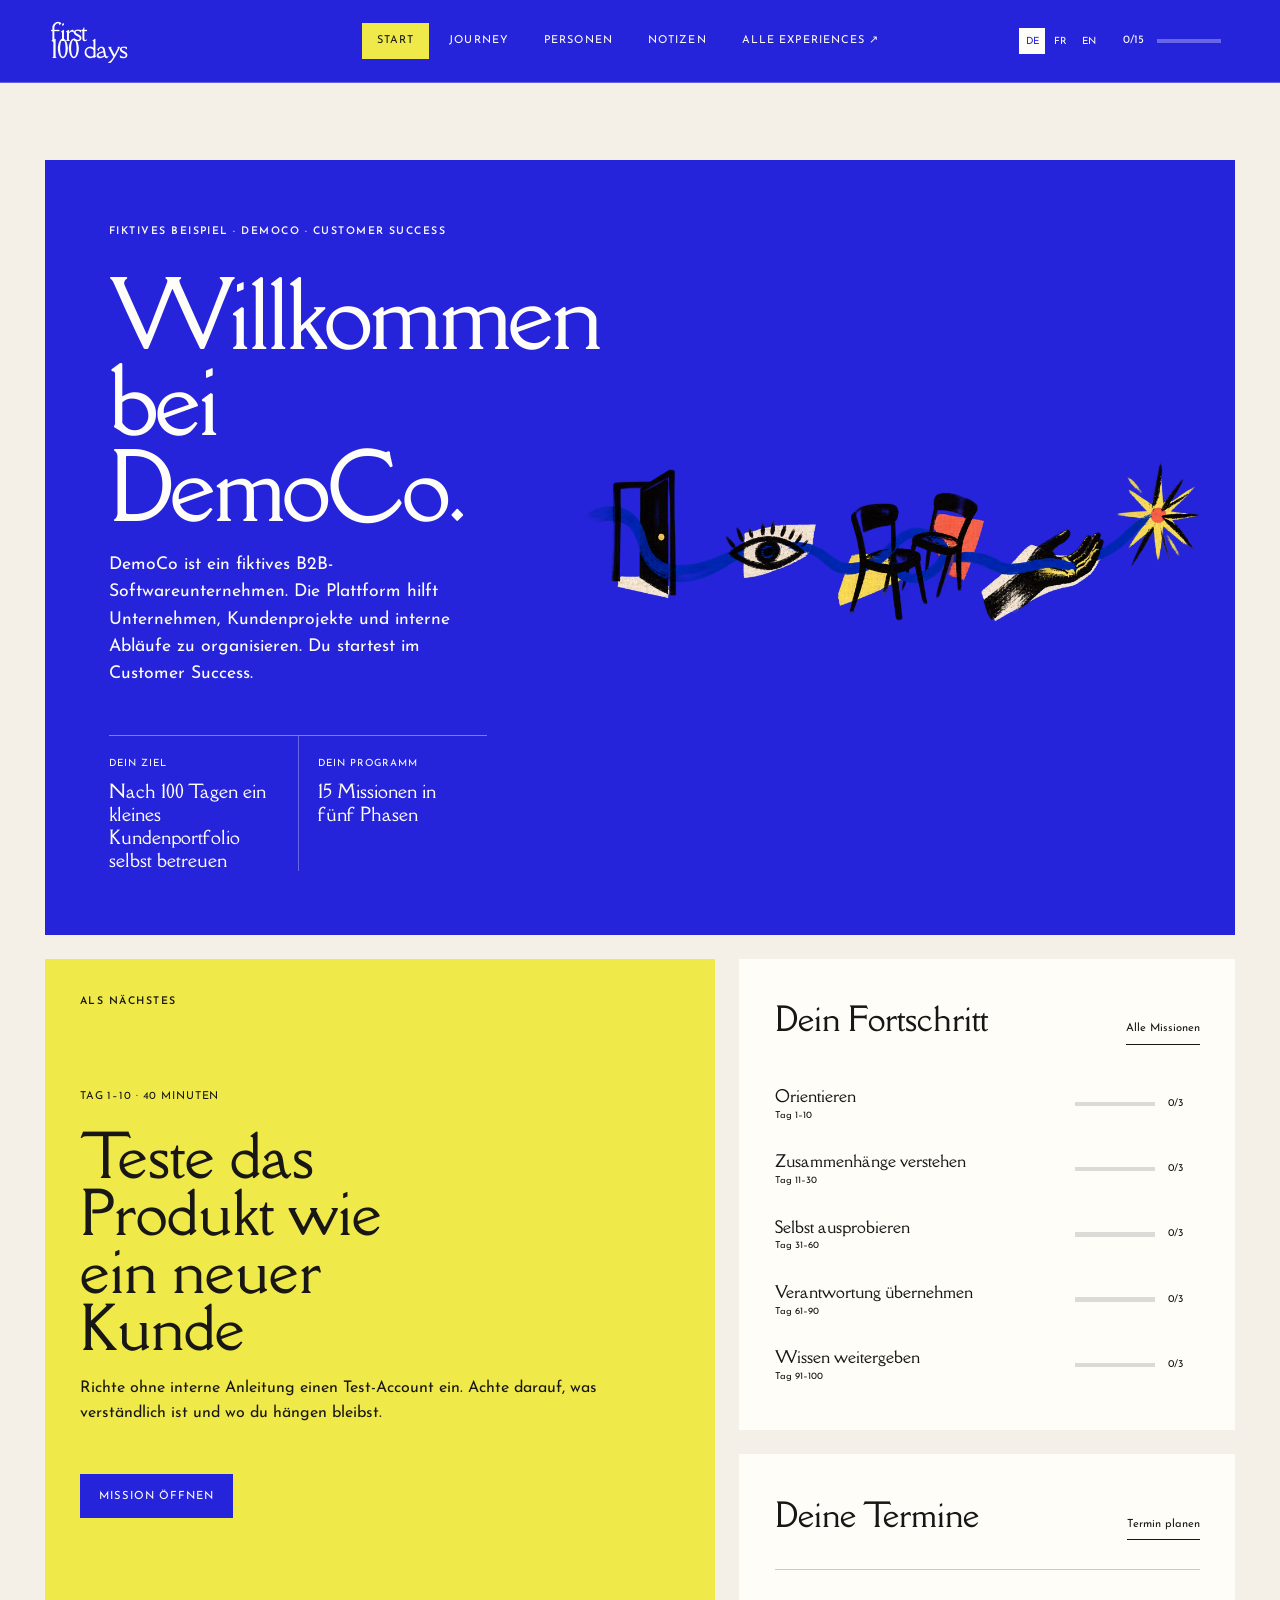
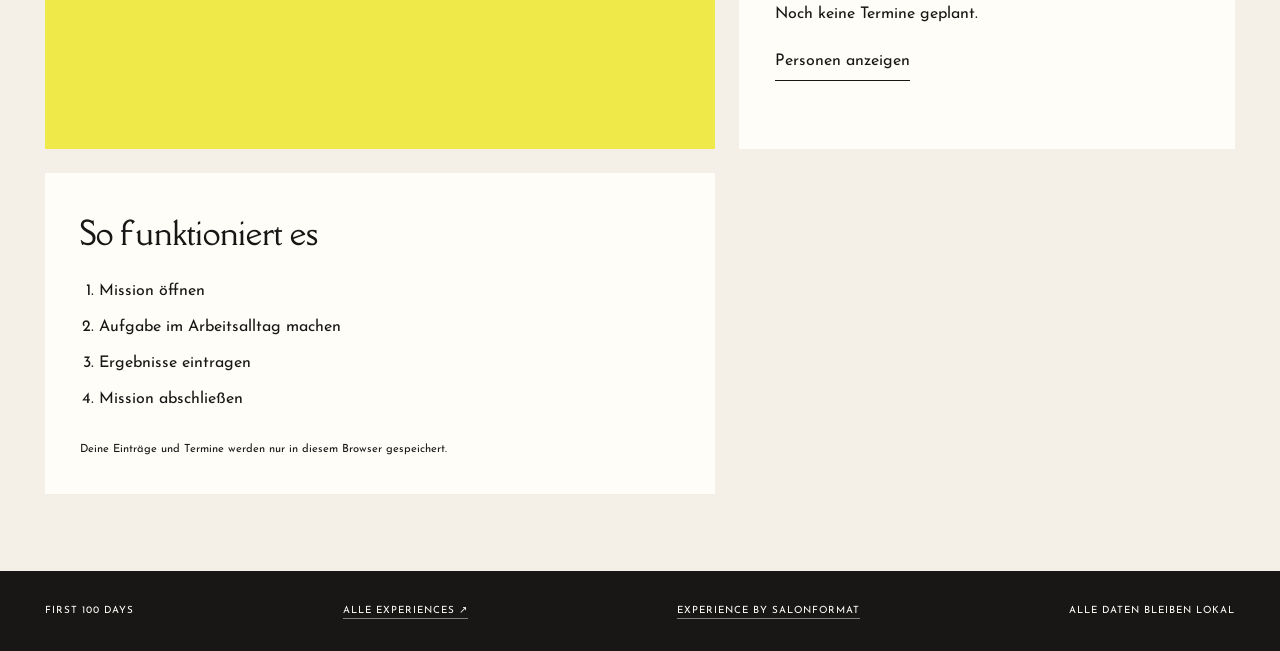
==== index.html @ 389f3a81 "Rebuild as multilingual onboarding app" ====
<!doctype html>
<html lang="de">
<head>
  <meta charset="UTF-8" />
  <meta name="viewport" content="width=device-width, initial-scale=1.0" />
  <meta name="theme-color" content="#2524db" />
  <meta name="description" content="First 100 Days – eine rollenbasierte Onboarding Experience von SALONFORMAT." />
  <title>First 100 Days — SALONFORMAT</title>
  <link rel="preconnect" href="https://fonts.googleapis.com">
  <link rel="preconnect" href="https://fonts.gstatic.com" crossorigin>
  <link href="https://fonts.googleapis.com/css2?family=Della+Respira&family=Josefin+Sans:ital,wght@0,300;0,400;0,500;0,600;1,400&display=swap" rel="stylesheet">
  <link rel="stylesheet" href="styles.css?v=4" />
</head>
<body class="app-body">
  <a class="skip-link" href="#main-content">Zum Inhalt</a>

  <header class="app-header">
    <button class="app-brand" type="button" data-route="dashboard" aria-label="Zur Startseite">
      <span>first</span><span>100 days</span>
    </button>
    <nav class="app-nav" aria-label="Hauptnavigation">
      <button type="button" data-route="dashboard" class="active">Start</button>
      <button type="button" data-route="journey">Journey</button>
      <button type="button" data-route="people">Personen</button>
      <button type="button" data-route="notes">Notizen</button>
      <a href="https://salonformat.com/#projects" target="_blank" rel="noreferrer">Alle Experiences ↗</a>
    </nav>
    <div class="header-tools">
      <div class="language-switch" aria-label="Sprache wählen"><button type="button" data-lang="de" class="active">DE</button><button type="button" data-lang="fr">FR</button><button type="button" data-lang="en">EN</button></div>
      <div class="header-progress" aria-label="Gesamtfortschritt"><span id="header-progress-text">0/15</span><span class="header-progress-track"><i id="header-progress-fill"></i></span></div>
    </div>
    <button class="mobile-menu" type="button" aria-expanded="false" aria-controls="mobile-navigation">Menü</button>
  </header>

  <main id="main-content" class="app-main">
    <section class="app-view active" id="view-dashboard" data-view="dashboard" aria-labelledby="dashboard-title">
      <div class="dashboard-intro">
        <div class="dashboard-copy">
          <p class="context-label">FIKTIVES BEISPIEL · DEMOCO · CUSTOMER SUCCESS</p>
          <h1 id="dashboard-title">Willkommen bei DemoCo.</h1>
          <p>DemoCo ist ein fiktives B2B-Softwareunternehmen. Die Plattform hilft Unternehmen, Kundenprojekte und interne Abläufe zu organisieren. Du startest im Customer Success.</p>
          <dl class="dashboard-facts">
            <div><dt>Dein Ziel</dt><dd>Nach 100 Tagen ein kleines Kundenportfolio selbst betreuen</dd></div>
            <div><dt>Dein Programm</dt><dd>15 Missionen in fünf Phasen</dd></div>
          </dl>
        </div>
        <div class="dashboard-art" aria-hidden="true"><img src="assets/journey-ink.png" alt="" /></div>
      </div>

      <div class="dashboard-grid">
        <article class="next-mission-panel">
          <p>ALS NÄCHSTES</p>
          <div id="dashboard-next-mission"></div>
        </article>
        <article class="progress-panel">
          <div class="panel-head"><h2>Dein Fortschritt</h2><button type="button" data-route="journey">Alle Missionen</button></div>
          <div class="phase-progress-list" id="dashboard-phase-progress"></div>
        </article>
        <article class="meetings-panel">
          <div class="panel-head"><h2>Deine Termine</h2><button type="button" data-route="people">Termin planen</button></div>
          <div id="dashboard-meetings"></div>
        </article>
        <article class="how-panel">
          <h2>So funktioniert es</h2>
          <ol>
            <li>Mission öffnen</li>
            <li>Aufgabe im Arbeitsalltag machen</li>
            <li>Ergebnisse eintragen</li>
            <li>Mission abschließen</li>
          </ol>
          <p>Deine Einträge und Termine werden nur in diesem Browser gespeichert.</p>
        </article>
      </div>
    </section>

    <section class="app-view" id="view-journey" data-view="journey" aria-labelledby="journey-title" hidden>
      <header class="view-head">
        <div><p>100 TAGE · 5 PHASEN</p><h1 id="journey-title">Deine Journey</h1></div>
        <p>Wähle eine Phase. Du siehst dann nur die drei Missionen, die zu dieser Phase gehören.</p>
      </header>
      <div class="journey-progress" id="journey-phase-tabs" role="tablist" aria-label="Journey-Phasen"></div>
      <div class="journey-phase-content">
        <header id="journey-phase-head"></header>
        <div class="journey-mission-list" id="journey-mission-list"></div>
      </div>
    </section>

    <section class="app-view" id="view-mission" data-view="mission" aria-label="Aktuelle Mission" hidden>
      <button class="back-link" type="button" data-route="journey">← Zur Journey</button>
      <article class="focused-mission" id="focused-mission"></article>
    </section>

    <section class="app-view" id="view-people" data-view="people" aria-labelledby="people-title" hidden>
      <header class="view-head">
        <div><p>DEIN NETZWERK</p><h1 id="people-title">Personen kennenlernen</h1></div>
        <p>Für einige Missionen brauchst du die Perspektive anderer Teams. Hier kannst du direkt einen Termin vormerken.</p>
      </header>
      <div class="people-directory" id="people-directory"></div>
    </section>

    <section class="app-view" id="view-notes" data-view="notes" aria-labelledby="notes-title" hidden>
      <header class="view-head">
        <div><p>PRIVAT · NUR AUF DIESEM GERÄT</p><h1 id="notes-title">Meine Notizen</h1></div>
        <p>Für zusätzliche Fragen und Beobachtungen. Die Eingabefelder der einzelnen Missionen findest du direkt in der jeweiligen Mission.</p>
      </header>
      <div class="notes-layout">
        <form id="journal-form" class="notes-form">
          <label for="journal-entry">Neue Notiz</label>
          <textarea id="journal-entry" rows="7" placeholder="Was möchtest du festhalten?"></textarea>
          <div><select id="journal-tag" aria-label="Notiz einordnen"><option value="Beobachtung">Beobachtung</option><option value="Frage">Frage</option><option value="Aha">Aha-Moment</option><option value="Später">Für später</option></select><button type="submit">Notiz speichern</button></div>
        </form>
        <div class="notes-list" id="journal-list" aria-live="polite"></div>
      </div>
    </section>
  </main>

  <dialog id="schedule-dialog" class="schedule-dialog">
    <button class="dialog-close" type="button" data-close-schedule aria-label="Dialog schließen">×</button>
    <p class="context-label">TERMIN PLANEN</p>
    <h2 id="schedule-person-title">Gespräch vereinbaren</h2>
    <p id="schedule-person-context"></p>
    <form id="schedule-form">
      <input type="hidden" id="schedule-person-id" />
      <label>Worum geht es?<select id="schedule-topic"></select></label>
      <div class="schedule-row">
        <label>Datum<input type="date" id="schedule-date" required /></label>
        <label>Uhrzeit<input type="time" id="schedule-time" required /></label>
      </div>
      <label>Dauer<select id="schedule-duration"><option value="20">20 Minuten</option><option value="30">30 Minuten</option><option value="45">45 Minuten</option><option value="60">60 Minuten</option></select></label>
      <label>Notiz <small>optional</small><textarea id="schedule-note" rows="3" placeholder="Was möchtest du besprechen?"></textarea></label>
      <p class="schedule-status" role="status"></p>
      <button class="primary-action" type="submit">Termin speichern</button>
    </form>
  </dialog>

  <dialog id="scheduled-dialog" class="scheduled-dialog">
    <button class="dialog-close" type="button" data-close-confirmation aria-label="Dialog schließen">×</button>
    <p class="context-label">TERMIN GESPEICHERT</p>
    <h2>Der Termin steht in deinem Dashboard.</h2>
    <p>Du kannst zusätzlich eine Kalenderdatei herunterladen und sie in Apple Calendar, Outlook oder Google Calendar öffnen.</p>
    <div><button type="button" class="primary-action" id="download-ics">Kalendereintrag herunterladen</button><button type="button" class="text-button" data-close-confirmation>Fertig</button></div>
  </dialog>

  <footer class="app-footer"><span>FIRST 100 DAYS</span><a href="https://salonformat.com/#projects" target="_blank" rel="noreferrer">Alle Experiences ↗</a><a href="https://salonformat.com" target="_blank" rel="noreferrer">Experience by SALONFORMAT</a><span>Alle Daten bleiben lokal</span></footer>
  <script src="locales.js?v=4"></script>
  <script src="app.js?v=4"></script>
</body>
</html>
---- styles.css ----
:root {
  --blue: #2524db;
  --ink: #181716;
  --paper: #f4f0e7;
  --yellow: #efe949;
  --coral: #ff5a4f;
  --white: #fffdf8;
  --line: rgba(24, 23, 22, 0.22);
  --display: "Della Respira", Georgia, serif;
  --sans: "Josefin Sans", Arial, sans-serif;
}

* { box-sizing: border-box; }
html { scroll-behavior: smooth; }
body {
  margin: 0;
  background: var(--paper);
  color: var(--ink);
  font-family: var(--sans);
  font-weight: 400;
  line-height: 1.55;
}

::selection { background: var(--yellow); color: var(--ink); }
a { color: inherit; text-underline-offset: 0.28em; }
button, textarea { font: inherit; }
button { color: inherit; }

.skip-link {
  position: fixed;
  z-index: 100;
  top: 1rem;
  left: 1rem;
  padding: .75rem 1rem;
  background: var(--yellow);
  transform: translateY(-180%);
}
.skip-link:focus { transform: translateY(0); }

.topbar {
  position: absolute;
  z-index: 10;
  inset: 0 0 auto;
  display: grid;
  grid-template-columns: 1fr auto 1fr;
  align-items: start;
  padding: 1.8rem 3.5vw;
  color: var(--white);
}

.wordmark { text-decoration: none; line-height: .75; width: max-content; }
.wordmark span { display: block; font-family: var(--display); font-size: 1.65rem; letter-spacing: -.04em; }
.topbar nav { display: flex; gap: 2.2rem; }
.topbar nav a, .sound-toggle {
  text-decoration: none;
  text-transform: uppercase;
  letter-spacing: .12em;
  font-size: .72rem;
  font-weight: 600;
}
.topbar nav a { border-bottom: 1px solid transparent; }
.topbar nav a:hover { border-color: currentColor; }
.sound-toggle { justify-self: end; border: 0; background: none; cursor: pointer; }
.sound-toggle span { display: inline-block; width: .55rem; height: .55rem; margin-right: .45rem; background: var(--coral); border-radius: 50%; }

.hero {
  min-height: 100svh;
  position: relative;
  overflow: hidden;
  display: grid;
  grid-template-columns: minmax(19rem, 38rem) 1fr;
  align-items: center;
  padding: 9rem 3.5vw 6rem;
  color: var(--white);
  background: var(--blue);
}
.hero::after {
  content: "";
  position: absolute;
  width: 12rem;
  height: 12rem;
  right: 12%;
  top: 13%;
  border: 1px solid rgba(255,255,255,.4);
  border-radius: 50%;
}
.hero-copy { position: relative; z-index: 2; align-self: center; }
.day-label { margin: 0 0 2rem; font-size: .72rem; font-weight: 600; letter-spacing: .16em; }
h1, h2, h3, p { margin-top: 0; }
h1 {
  margin-bottom: 1.6rem;
  max-width: 11ch;
  font-family: var(--display);
  font-size: clamp(3.7rem, 7.1vw, 7.2rem);
  font-weight: 400;
  line-height: .96;
  letter-spacing: -.04em;
}
.hero-intro { max-width: 32rem; font-size: 1.15rem; line-height: 1.6; }
.role-summary { display: grid; grid-template-columns: .8fr 1.35fr .9fr; max-width: 44rem; margin: 2.4rem 0 0; border-top: 1px solid rgba(255,255,255,.45); border-bottom: 1px solid rgba(255,255,255,.45); }
.role-summary div { padding: 1rem 1.2rem 1rem 0; }
.role-summary div + div { padding-left: 1.2rem; border-left: 1px solid rgba(255,255,255,.32); }
.role-summary dt { margin-bottom: .35rem; font-size: .6rem; text-transform: uppercase; letter-spacing: .1em; }
.role-summary dd { margin: 0; font-family: var(--display); font-size: 1rem; line-height: 1.25; }
.hero-actions { display: flex; align-items: center; gap: 1.7rem; margin-top: 2.6rem; }
.primary-action {
  display: inline-flex;
  border: 0;
  padding: 1rem 1.35rem .88rem;
  background: var(--yellow);
  color: var(--ink);
  text-decoration: none;
  text-transform: uppercase;
  letter-spacing: .09em;
  font-size: .75rem;
  font-weight: 600;
  cursor: pointer;
  transition: transform .25s ease-out, background .25s;
}
.primary-action:hover { transform: rotate(-1deg) translateY(-2px); background: var(--white); }
.text-action { border: 0; border-bottom: 1px solid currentColor; padding: .25rem 0; background: none; color: var(--white); cursor: pointer; }
.hero-art { position: absolute; z-index: 1; left: 26%; right: -4%; bottom: 4%; }
.hero-art img { display: block; width: 100%; max-height: 48vh; object-fit: contain; object-position: right bottom; filter: drop-shadow(0 1rem 2rem rgba(0,0,0,.08)); }
.hero-note { position: absolute; right: 3.5vw; bottom: 3rem; z-index: 2; text-align: right; font-size: .8rem; letter-spacing: .06em; }

.promise {
  display: flex;
  justify-content: center;
  align-items: center;
  gap: clamp(.7rem, 2vw, 2.5rem);
  padding: 2.2rem 3.5vw;
  background: var(--yellow);
  text-transform: uppercase;
  letter-spacing: .12em;
  font-size: clamp(.65rem, 1vw, .85rem);
  font-weight: 600;
}
.promise p { margin: 0; }

.start-guide { padding: 8rem 3.5vw; background: var(--paper); scroll-margin-top: 1rem; }
.start-guide > header { display: grid; grid-template-columns: 1fr .55fr; gap: 8vw; align-items: end; margin-bottom: 5rem; }
.start-guide > header h2 { max-width: 12ch; margin: 0; font-family: var(--display); font-size: clamp(3.2rem, 6vw, 6rem); font-weight: 400; line-height: 1; letter-spacing: -.035em; }
.start-guide > header p { max-width: 30rem; margin: 0; font-size: 1.05rem; }
.start-steps { display: grid; grid-template-columns: repeat(4, 1fr); margin: 0; padding: 0; border-top: 1px solid var(--ink); list-style: none; }
.start-steps li { min-height: 17rem; display: flex; flex-direction: column; justify-content: space-between; padding: 1.2rem 1.4rem 1.5rem 0; border-right: 1px solid var(--line); }
.start-steps li + li { padding-left: 1.4rem; }
.start-steps li:last-child { border-right: 0; }
.start-steps > li > span { font-size: .68rem; }
.start-steps h3 { margin-bottom: .8rem; font-family: var(--display); font-size: 1.65rem; font-weight: 400; line-height: 1.1; }
.start-steps p { margin: 0; font-size: .87rem; }
.first-mission-callout { display: grid; grid-template-columns: 1fr auto; gap: 2rem; align-items: center; margin-top: 2rem; padding: 2rem; background: var(--coral); }
.first-mission-callout p { margin-bottom: .7rem; font-size: .65rem; text-transform: uppercase; letter-spacing: .1em; }
.first-mission-callout h3 { margin: 0; font-family: var(--display); font-size: clamp(1.8rem, 3vw, 3.2rem); font-weight: 400; }

.journey { padding: 8rem 3.5vw; }
.section-heading { display: grid; grid-template-columns: 1.25fr .75fr; gap: 8vw; align-items: end; margin-bottom: 6rem; }
.section-heading h2, .support h2, .fresh-copy h2, .closing h2 {
  margin-bottom: 0;
  font-family: var(--display);
  font-size: clamp(3rem, 5.8vw, 6rem);
  font-weight: 400;
  line-height: 1.04;
  letter-spacing: -.035em;
}
.section-heading p { max-width: 33rem; margin: 0; font-size: 1.05rem; }

.timeline { display: grid; grid-template-columns: repeat(5, 1fr); border-top: 1px solid var(--ink); }
.phase {
  min-height: 12.5rem;
  display: flex;
  flex-direction: column;
  align-items: flex-start;
  padding: 1.3rem 1rem 1rem 0;
  border: 0;
  border-right: 1px solid var(--line);
  background: transparent;
  text-align: left;
  cursor: pointer;
  transition: background .2s, padding .2s;
}
.phase:last-child { border-right: 0; }
.phase:hover, .phase.active { padding-left: 1rem; background: var(--blue); color: var(--white); }
.phase-days { font-size: .68rem; letter-spacing: .12em; text-transform: uppercase; }
.phase strong { margin: auto 0 .4rem; font-family: var(--display); font-size: clamp(1.25rem, 2vw, 2rem); font-weight: 400; line-height: 1.05; }
.phase small { font-size: .72rem; }

.phase-detail {
  display: grid;
  grid-template-columns: 1fr 1fr;
  gap: 8vw;
  min-height: 25rem;
  padding: 4.5rem;
  background: var(--blue);
  color: var(--white);
}
.phase-index { font-size: .72rem; letter-spacing: .14em; }
.phase-detail h3 { max-width: 11ch; font-family: var(--display); font-size: clamp(2.5rem, 4vw, 4.5rem); font-weight: 400; line-height: 1.05; }
.phase-body { align-self: end; max-width: 35rem; font-size: 1.05rem; }
.phase-body ul { margin: 2rem 0 0; padding: 0; list-style: none; }
.phase-body li { padding: .8rem 0; border-top: 1px solid rgba(255,255,255,.35); }

.week { display: grid; grid-template-columns: .42fr 1fr; background: var(--ink); color: var(--white); }
.week-number {
  overflow: hidden;
  min-height: 55rem;
  display: flex;
  align-items: center;
  justify-content: center;
  color: var(--coral);
  font-family: var(--display);
  font-size: min(35vw, 34rem);
  line-height: .7;
  writing-mode: vertical-rl;
  transform: rotate(180deg);
}
.week-content { padding: 7rem 5vw 7rem 1rem; }
.week-meta { letter-spacing: .13em; font-size: .7rem; }
.week-content > h2 { max-width: 12ch; margin: 3rem 0 1.6rem; font-family: var(--display); font-size: clamp(3rem, 5.5vw, 5.5rem); font-weight: 400; line-height: 1.02; }
.week-content > p:not(.week-meta) { max-width: 42rem; font-size: 1.1rem; }
.mission-grid { display: grid; grid-template-columns: 1fr 1fr; gap: 2rem; margin-top: 5rem; }
.mission-instruction, .field-note { padding-top: 1.5rem; border-top: 1px solid rgba(255,255,255,.4); }
.mission-grid h3, .field-note label { font-family: var(--display); font-size: 1.8rem; font-weight: 400; }
.mission-instruction ol { padding: 0; list-style: none; }
.mission-instruction li { display: flex; gap: 1rem; padding: .8rem 0; border-bottom: 1px solid rgba(255,255,255,.14); }
.mission-instruction li span { min-width: 4rem; color: var(--yellow); font-size: .73rem; }
.field-note { display: flex; flex-direction: column; }
.field-note label { margin-bottom: .4rem; }
.field-note p { font-size: .85rem; }
.field-note textarea { resize: vertical; width: 100%; padding: 1rem; border: 1px solid rgba(255,255,255,.35); border-radius: 0; outline: 0; background: transparent; color: var(--white); }
.field-note textarea:focus { border-color: var(--yellow); box-shadow: 0 0 0 2px var(--yellow); }
.field-note textarea::placeholder { color: rgba(255,255,255,.55); }
.field-note button { align-self: flex-start; margin-top: 1rem; border: 0; border-bottom: 1px solid var(--yellow); padding: .35rem 0; background: none; color: var(--yellow); cursor: pointer; }
.save-state { min-height: 1.5rem; margin-top: .75rem; color: var(--yellow); }

.support { padding: 8rem 3.5vw; background: var(--coral); }
.support-title-wrap { display: grid; grid-template-columns: 1.1fr .5fr; align-items: end; gap: 10vw; }
.support-title-wrap p { margin-bottom: .6rem; }
.support-roles { display: grid; grid-template-columns: repeat(3, 1fr); margin-top: 6rem; border-top: 1px solid var(--ink); }
.support-roles article { min-height: 18rem; padding: 1.2rem 2rem 2rem 0; border-right: 1px solid rgba(24,23,22,.35); }
.support-roles article + article { padding-left: 2rem; }
.support-roles article:last-child { border: 0; }
.support-roles span { font-size: .68rem; letter-spacing: .12em; }
.support-roles h3 { margin: 6rem 0 1rem; font-family: var(--display); font-size: 2.2rem; font-weight: 400; }
.support-roles p { max-width: 18rem; }

.fresh-eyes { min-height: 52rem; display: grid; grid-template-columns: .9fr 1.1fr; align-items: center; padding: 7rem 3.5vw; }
.fresh-art { display: flex; justify-content: center; }
.fresh-art img { max-width: min(90%, 38rem); max-height: 42rem; object-fit: contain; }
.fresh-copy { padding-left: 4vw; }
.fresh-copy h2 { max-width: 13ch; font-size: clamp(3.2rem, 5.2vw, 5.5rem); }
.fresh-copy > p:not(.day-label):not(.privacy-note) { max-width: 39rem; margin-top: 2rem; font-size: 1.08rem; }
.fresh-copy blockquote { margin: 3rem 0; padding: 2rem 0; border-top: 1px solid; border-bottom: 1px solid; font-family: var(--display); font-size: clamp(1.5rem, 2.4vw, 2.4rem); line-height: 1.35; }
.privacy-note { max-width: 39rem; font-size: .78rem; letter-spacing: .02em; }

.closing { padding: 10rem 3.5vw; background: var(--yellow); text-align: center; }
.closing > p { letter-spacing: .14em; text-transform: uppercase; font-size: .7rem; }
.closing h2 { max-width: 17ch; margin: 2rem auto 3rem; }
.closing a { text-transform: uppercase; letter-spacing: .1em; font-size: .72rem; font-weight: 600; }

footer { display: flex; justify-content: space-between; gap: 2rem; padding: 2rem 3.5vw; background: var(--blue); color: var(--white); text-transform: uppercase; font-size: .62rem; letter-spacing: .12em; }

.journey-app { padding: 8rem 3.5vw; background: var(--paper); }
.journey-app-head { display: grid; grid-template-columns: 1.2fr .6fr; gap: 8vw; align-items: end; margin-bottom: 5rem; }
.journey-app-head h2 { max-width: 13ch; margin-bottom: 1.5rem; font-family: var(--display); font-size: clamp(3.4rem, 6vw, 6rem); font-weight: 400; line-height: 1; letter-spacing: -.035em; }
.journey-app-head > div > p { max-width: 42rem; font-size: 1.05rem; }
.overall-progress > div:first-child { display: flex; align-items: baseline; gap: .8rem; }
.overall-progress strong { font-family: var(--display); font-size: 4.5rem; font-weight: 400; line-height: .8; }
.overall-progress span { font-size: .8rem; text-transform: uppercase; letter-spacing: .1em; }
.overall-progress p { margin: 1rem 0 0; font-size: .72rem; }
.progress-track { width: 100%; height: .55rem; margin-top: 1.2rem; background: rgba(24,23,22,.14); }
.progress-track span { display: block; width: 0; height: 100%; background: var(--coral); transition: width .4s ease-out; }

.journey-shell { display: grid; grid-template-columns: minmax(20rem, .72fr) minmax(32rem, 1.28fr); align-items: start; border-top: 1px solid var(--ink); }
.mission-navigation { position: sticky; top: 0; max-height: 100vh; overflow-y: auto; border-right: 1px solid var(--ink); }
.phase-filter { border-bottom: 1px solid var(--ink); }
.phase-filter button { width: 100%; display: grid; grid-template-columns: 5.5rem 1fr auto; gap: 1rem; align-items: center; border: 0; border-bottom: 1px solid var(--line); padding: 1rem 1.2rem 1rem 0; background: transparent; text-align: left; cursor: pointer; }
.phase-filter button:last-child { border-bottom: 0; }
.phase-filter button:hover { background: var(--white); padding-left: .8rem; }
.phase-filter button[aria-selected="true"] { padding-left: .8rem; background: var(--blue); color: var(--white); }
.phase-filter button span, .phase-filter button small { font-size: .65rem; text-transform: uppercase; letter-spacing: .08em; }
.phase-filter button strong { font-family: var(--display); font-size: 1.15rem; font-weight: 400; }
.phase-filter button small { justify-self: end; }

.mission-list { background: var(--ink); color: var(--white); }
.mission-list-head { padding: 2rem 1.5rem 1.5rem; }
.mission-list-head span { color: var(--yellow); font-size: .65rem; text-transform: uppercase; letter-spacing: .1em; }
.mission-list-head h3 { margin: .45rem 0 0; font-family: var(--display); font-size: 2rem; font-weight: 400; }
.mission-link { width: 100%; display: grid; grid-template-columns: 2.5rem 1fr; gap: 1rem; border: 0; border-top: 1px solid rgba(255,255,255,.18); padding: 1.15rem 1.5rem; background: transparent; color: var(--white); text-align: left; cursor: pointer; }
.mission-link:hover, .mission-link.active { background: var(--yellow); color: var(--ink); }
.mission-status { display: grid; place-items: center; width: 2rem; height: 2rem; border: 1px solid currentColor; border-radius: 50%; font-size: .65rem; }
.mission-link strong, .mission-link small { display: block; }
.mission-link strong { margin-bottom: .25rem; font-family: var(--display); font-size: 1rem; font-weight: 400; line-height: 1.25; }
.mission-link small { font-size: .68rem; }

.mission-workspace { min-height: 70rem; background: var(--white); scroll-margin-top: 1rem; }
.mission-head { padding: 4.5rem clamp(2rem, 5vw, 5.5rem); background: var(--blue); color: var(--white); }
.mission-position { display: flex; flex-wrap: wrap; gap: .6rem 1.5rem; margin-bottom: 3.5rem; }
.mission-position span { font-size: .68rem; text-transform: uppercase; letter-spacing: .11em; }
.mission-head h2 { max-width: 12ch; margin-bottom: 1.5rem; font-family: var(--display); font-size: clamp(3rem, 5vw, 5.2rem); font-weight: 400; line-height: 1; letter-spacing: -.03em; }
.mission-head > p { max-width: 42rem; margin: 0; font-size: 1.08rem; }
.mission-steps { display: grid; grid-template-columns: .5fr 1fr; gap: 3rem; padding: 3.5rem clamp(2rem, 5vw, 5.5rem); background: var(--yellow); }
.mission-steps h3, .form-intro h3 { font-family: var(--display); font-size: 1.8rem; font-weight: 400; }
.mission-steps ol { margin: 0; padding: 0; list-style: none; counter-reset: steps; }
.mission-steps li { counter-increment: steps; display: grid; grid-template-columns: 2rem 1fr; gap: .8rem; padding: .8rem 0; border-top: 1px solid rgba(24,23,22,.3); }
.mission-steps li::before { content: counter(steps); font-size: .68rem; }

.mission-form { padding: 4.5rem clamp(2rem, 5vw, 5.5rem); }
.form-intro { margin-bottom: 3rem; }
.form-intro h3 { margin-bottom: .5rem; font-size: 2.4rem; }
.form-intro p { font-size: .8rem; }
.mission-field { display: block; margin-top: 2.2rem; }
.mission-field > span { display: block; margin-bottom: .7rem; font-family: var(--display); font-size: 1.4rem; }
.mission-field > span small { margin-left: .5rem; font-family: var(--sans); font-size: .6rem; text-transform: uppercase; letter-spacing: .08em; }
.mission-field textarea { width: 100%; min-height: 8rem; resize: vertical; border: 1px solid var(--ink); border-radius: 0; padding: 1rem; background: var(--paper); color: var(--ink); line-height: 1.5; }
.mission-field textarea:focus { outline: 2px solid var(--blue); outline-offset: 2px; background: var(--white); }
.mission-field textarea::placeholder { color: #66625c; }
.mission-form-status { min-height: 1.5rem; margin: 1rem 0 0; color: var(--blue); font-size: .78rem; }
.mission-actions { display: flex; justify-content: flex-end; gap: .8rem; margin-top: 1.2rem; padding-top: 1.5rem; border-top: 1px solid var(--line); }
.mission-actions button { border: 1px solid var(--ink); padding: .9rem 1.1rem .78rem; background: transparent; cursor: pointer; text-transform: uppercase; letter-spacing: .07em; font-size: .7rem; }
.mission-actions .complete-mission { border-color: var(--blue); background: var(--blue); color: var(--white); }
.mission-actions .complete-mission.is-complete { border-color: var(--ink); background: var(--yellow); color: var(--ink); }
.mission-next { display: flex; justify-content: space-between; padding: 1.5rem clamp(2rem, 5vw, 5.5rem) 4rem; }
.mission-next button { border: 0; border-bottom: 1px solid currentColor; padding: .35rem 0; background: transparent; cursor: pointer; }
.mission-loading { padding: 4rem; }

.my-space-trigger {
  position: fixed;
  z-index: 30;
  right: 1.5rem;
  bottom: 1.5rem;
  display: flex;
  align-items: center;
  gap: .75rem;
  padding: .75rem 1rem .72rem .75rem;
  border: 0;
  background: var(--white);
  box-shadow: .45rem .55rem 1.8rem rgba(24,23,22,.18);
  cursor: pointer;
  text-align: left;
}
.trigger-mark { width: 2.25rem; height: 2.25rem; background: var(--coral); border-radius: 52% 48% 38% 62% / 45% 38% 62% 55%; transform: rotate(12deg); }
.my-space-trigger strong, .my-space-trigger small { display: block; }
.my-space-trigger strong { font-family: var(--display); font-size: 1.05rem; font-weight: 400; }
.my-space-trigger small { font-size: .6rem; letter-spacing: .04em; }

.my-space {
  position: fixed;
  z-index: 50;
  inset: 0 0 0 auto;
  width: min(42rem, 100%);
  overflow-y: auto;
  padding: 2.4rem;
  background: var(--paper);
  box-shadow: -1rem 0 4rem rgba(24,23,22,.18);
  transform: translateX(105%);
  visibility: hidden;
  transition: transform .45s cubic-bezier(.2,.8,.2,1), visibility .45s;
}
.my-space.open { transform: translateX(0); visibility: visible; }
.space-backdrop { position: fixed; z-index: 40; inset: 0; background: rgba(24,23,22,.45); }
.space-backdrop:not([hidden]) { display: block; }
.space-head { display: flex; justify-content: space-between; gap: 2rem; }
.space-head p { margin-bottom: 1rem; font-size: .65rem; letter-spacing: .13em; }
.space-head h2 { max-width: 12ch; margin: 0; font-family: var(--display); font-size: clamp(2.5rem, 5vw, 4.6rem); font-weight: 400; line-height: 1; }
.space-close { align-self: start; border: 0; background: none; font-size: 2.3rem; line-height: 1; cursor: pointer; }
.space-panel { padding: 3rem 0 1rem; }
.space-prompt { max-width: 31rem; font-size: 1.05rem; }
.journal-form { margin-top: 2rem; }
.journal-form label { display: block; margin-bottom: .5rem; font-size: .68rem; text-transform: uppercase; letter-spacing: .1em; }
.journal-form textarea { width: 100%; padding: 1rem; border: 1px solid var(--ink); border-radius: 0; background: var(--white); color: var(--ink); resize: vertical; }
.journal-actions { display: flex; justify-content: space-between; gap: .7rem; margin-top: .7rem; }
.journal-actions select { border: 0; border-bottom: 1px solid var(--ink); padding: .6rem .2rem; background: transparent; }
.journal-actions button { border: 0; padding: .7rem 1rem .6rem; background: var(--blue); color: var(--white); cursor: pointer; }
.journal-list { display: grid; gap: .8rem; margin-top: 2rem; }
.journal-empty { padding: 2rem 0; border-top: 1px solid var(--line); color: rgba(24,23,22,.6); font-size: .85rem; }
.journal-note { position: relative; padding: 1rem 2.8rem 1rem 1rem; background: var(--white); }
.journal-note .note-meta { margin-bottom: .5rem; color: var(--blue); font-size: .62rem; text-transform: uppercase; letter-spacing: .09em; }
.journal-note p { margin: 0; white-space: pre-wrap; }
.journal-note button { position: absolute; top: .65rem; right: .65rem; border: 0; background: none; cursor: pointer; font-size: 1rem; }
.space-privacy { margin: 3rem 0 0; padding-top: 1rem; border-top: 1px solid var(--line); font-size: .68rem; }

dialog { max-width: 42rem; border: 0; padding: 4rem; background: var(--paper); color: var(--ink); box-shadow: .8rem 1rem 4rem rgba(0,0,0,.3); }
dialog::backdrop { background: rgba(37,36,219,.82); backdrop-filter: blur(4px); }
.dialog-close { position: absolute; top: 1rem; right: 1rem; border: 0; background: none; font-size: 2rem; cursor: pointer; }
.dialog-mark { margin-bottom: 2rem; color: var(--coral); font-family: var(--display); font-size: 5rem; line-height: .8; }
dialog h2 { font-family: var(--display); font-size: 2.7rem; font-weight: 400; line-height: 1.1; }
dialog .primary-action { margin-top: 1rem; background: var(--blue); color: var(--white); }

.focus-mode .hero::after, .focus-mode .hero-note, .focus-mode .promise { display: none; }
.focus-mode * { animation: none !important; transition: none !important; }

:focus-visible { outline: 2px solid var(--yellow); outline-offset: 4px; }

@media (max-width: 850px) {
  .topbar { grid-template-columns: 1fr auto; padding: 1.3rem 1.2rem; }
  .topbar nav { display: none; }
  .hero { min-height: 53rem; display: block; padding: 8rem 1.2rem 4rem; }
  .hero-copy { max-width: 36rem; }
  .hero-art { left: 2%; right: -22%; bottom: 6rem; opacity: .72; }
  .hero-art img { max-height: 27vh; }
  .hero-note { right: 1.2rem; bottom: 1.4rem; }
  .role-summary { grid-template-columns: 1fr; max-width: 32rem; }
  .role-summary div, .role-summary div + div { padding: .7rem 0; border-left: 0; border-top: 1px solid rgba(255,255,255,.24); }
  .role-summary div:first-child { border-top: 0; }
  .start-guide { padding: 5rem 1.2rem; }
  .start-guide > header { grid-template-columns: 1fr; gap: 2rem; margin-bottom: 3rem; }
  .start-steps { grid-template-columns: 1fr; }
  .start-steps li, .start-steps li + li { min-height: auto; display: grid; grid-template-columns: 2rem 1fr; gap: 1rem; padding: 1.2rem 0; border-right: 0; border-bottom: 1px solid var(--line); }
  .first-mission-callout { grid-template-columns: 1fr; padding: 1.4rem; }
  .first-mission-callout .primary-action { justify-self: start; }
  .section-heading, .phase-detail, .support-title-wrap, .fresh-eyes { grid-template-columns: 1fr; }
  .journey { padding: 5rem 1.2rem; }
  .section-heading { gap: 2rem; margin-bottom: 4rem; }
  .journey-app { padding: 5rem 1.2rem; }
  .journey-app-head { grid-template-columns: 1fr; gap: 3rem; margin-bottom: 3rem; }
  .journey-shell { grid-template-columns: 1fr; }
  .mission-navigation { position: static; max-height: none; border-right: 0; }
  .phase-filter { display: flex; gap: .5rem; overflow-x: auto; padding-bottom: .7rem; scroll-snap-type: x mandatory; }
  .phase-filter button { min-width: 15rem; grid-template-columns: 1fr auto; padding: .9rem; border: 1px solid var(--line); scroll-snap-align: start; }
  .phase-filter button span { grid-column: 1 / -1; }
  .phase-filter button:hover, .phase-filter button[aria-selected="true"] { padding-left: .9rem; }
  .mission-list { margin-bottom: 1rem; }
  .mission-head { padding: 3rem 1.3rem; }
  .mission-position { margin-bottom: 2.5rem; }
  .mission-steps { grid-template-columns: 1fr; gap: 1rem; padding: 2.5rem 1.3rem; }
  .mission-form { padding: 3rem 1.3rem; }
  .mission-actions { flex-direction: column; }
  .mission-actions button { width: 100%; }
  .mission-next { padding: 1rem 1.3rem 3rem; }
  .timeline { grid-template-columns: 1fr; border-top: 0; }
  .phase { min-height: auto; flex-direction: row; align-items: center; gap: 1rem; padding: 1rem 0; border-right: 0; border-top: 1px solid var(--ink); }
  .phase strong { margin: 0 auto 0 0; font-size: 1.35rem; }
  .phase:hover, .phase.active { padding-left: 1rem; }
  .phase-detail { min-height: 35rem; gap: 2rem; padding: 2.5rem 1.3rem; }
  .week { grid-template-columns: 1fr; }
  .week-number { min-height: auto; height: 13rem; justify-content: flex-start; padding-left: 1rem; font-size: 12rem; writing-mode: initial; transform: none; }
  .week-content { padding: 4rem 1.2rem; }
  .mission-grid { grid-template-columns: 1fr; }
  .support { padding: 5rem 1.2rem; }
  .support-title-wrap { gap: 2rem; }
  .support-roles { grid-template-columns: 1fr; }
  .support-roles article, .support-roles article + article { min-height: auto; padding: 1rem 0 2rem; border-right: 0; border-bottom: 1px solid rgba(24,23,22,.35); }
  .support-roles h3 { margin-top: 3rem; }
  .fresh-eyes { padding: 5rem 1.2rem; }
  .fresh-art img { max-height: 25rem; }
  .fresh-copy { padding: 2rem 0 0; }
  .closing { padding: 7rem 1.2rem; }
  footer { flex-direction: column; padding: 2rem 1.2rem; }
  dialog { width: calc(100% - 2rem); padding: 3rem 1.5rem; }
  .my-space-trigger { right: .8rem; bottom: .8rem; }
  .my-space { padding: 1.5rem 1.2rem; }
}

@media (prefers-reduced-motion: reduce) {
  html { scroll-behavior: auto; }
  *, *::before, *::after { scroll-behavior: auto !important; transition: none !important; }
}

/* App layout */
.app-body { min-height: 100vh; background: var(--paper); }
.app-header { position: sticky; z-index: 40; top: 0; height: 5.2rem; display: grid; grid-template-columns: 12rem 1fr auto; align-items: center; gap: 2rem; padding: 0 3.5vw; background: var(--blue); color: var(--white); border-bottom: 1px solid rgba(255,255,255,.28); }
.app-brand { width: max-content; border: 0; background: none; color: inherit; cursor: pointer; text-align: left; line-height: .7; }
.app-brand span { display: block; font-family: var(--display); font-size: 1.5rem; letter-spacing: -.04em; }
.app-nav { display: flex; justify-content: center; gap: .4rem; }
.app-nav button, .app-nav a { border: 0; padding: .65rem .9rem .55rem; background: transparent; color: inherit; text-decoration: none; text-transform: uppercase; letter-spacing: .1em; font-size: .68rem; cursor: pointer; }
.app-nav button.active { background: var(--yellow); color: var(--ink); }
.header-tools { display: flex; align-items: center; gap: 1.3rem; }
.language-switch { display: flex; gap: .15rem; }
.language-switch button { border: 0; padding: .35rem .4rem .28rem; background: transparent; color: var(--white); font-size: .62rem; cursor: pointer; }
.language-switch button.active { background: var(--white); color: var(--blue); }
.header-progress { display: flex; align-items: center; gap: .8rem; min-width: 7rem; font-size: .7rem; }
.header-progress-track { width: 4rem; height: .3rem; background: rgba(255,255,255,.3); }
.header-progress-track i { display: block; height: 100%; background: var(--yellow); }
.mobile-menu { display: none; }
.app-main { min-height: calc(100vh - 5.2rem); }
.app-view { padding: clamp(3rem, 6vw, 6.5rem) 3.5vw; }
.app-view[hidden] { display: none; }
.context-label, .view-head > div > p, .next-mission-panel > p { font-size: .66rem; font-weight: 600; letter-spacing: .14em; text-transform: uppercase; }

.dashboard-intro { min-height: 32rem; display: grid; grid-template-columns: minmax(25rem, .85fr) 1.15fr; overflow: hidden; background: var(--blue); color: var(--white); }
.dashboard-copy { position: relative; z-index: 2; padding: clamp(2.5rem, 5vw, 5rem); }
.dashboard-copy h1 { max-width: 9ch; margin: 2rem 0 1.3rem; font-size: clamp(4rem, 7vw, 7rem); }
.dashboard-copy > p:not(.context-label) { max-width: 34rem; font-size: 1.1rem; }
.dashboard-facts { display: grid; grid-template-columns: 1fr 1fr; margin: 3rem 0 0; border-top: 1px solid rgba(255,255,255,.4); }
.dashboard-facts div { padding: 1.2rem 1.2rem 0 0; }
.dashboard-facts div + div { padding-left: 1.2rem; border-left: 1px solid rgba(255,255,255,.3); }
.dashboard-facts dt { font-size: .62rem; text-transform: uppercase; letter-spacing: .1em; }
.dashboard-facts dd { margin: .5rem 0 0; font-family: var(--display); font-size: 1.15rem; line-height: 1.25; }
.dashboard-art { display: grid; place-items: center; min-width: 0; padding: 3rem 2rem; background: var(--blue); }
.dashboard-art img { width: 100%; max-height: 23rem; object-fit: contain; }

.dashboard-grid { display: grid; grid-template-columns: 1.15fr .85fr; margin-top: 1.5rem; gap: 1.5rem; }
.dashboard-grid > article { min-width: 0; padding: 2.2rem; background: var(--white); }
.next-mission-panel { grid-row: span 2; background: var(--yellow) !important; }
.next-mission-panel > p { margin-bottom: 4.5rem; }
.next-mission-panel span { font-size: .68rem; text-transform: uppercase; letter-spacing: .08em; }
.next-mission-panel h2 { max-width: 11ch; margin: 1.2rem 0; font-family: var(--display); font-size: clamp(2.8rem, 4.5vw, 5rem); font-weight: 400; line-height: 1; }
.next-mission-panel #dashboard-next-mission > p { max-width: 39rem; }
.next-mission-panel button, .panel-head button, .empty-state button { border: 0; border-bottom: 1px solid; padding: .4rem 0; background: none; cursor: pointer; }
.next-mission-panel #dashboard-next-mission > button { margin-top: 2rem; padding: .9rem 1.2rem .78rem; border: 0; background: var(--blue); color: var(--white); text-transform: uppercase; letter-spacing: .08em; font-size: .7rem; }
.panel-head { display: flex; justify-content: space-between; gap: 1rem; align-items: baseline; margin-bottom: 1.8rem; }
.panel-head h2, .how-panel h2 { margin: 0; font-family: var(--display); font-size: 2rem; font-weight: 400; }
.panel-head button { font-size: .7rem; }
.phase-progress-list { display: grid; gap: .3rem; }
.phase-progress-list button { display: grid; grid-template-columns: minmax(9rem, 1fr) 5rem 2rem; align-items: center; gap: .8rem; width: 100%; border: 0; padding: .65rem 0; background: none; text-align: left; cursor: pointer; }
.phase-progress-list strong, .phase-progress-list small { display: block; }
.phase-progress-list strong { font-family: var(--display); font-weight: 400; }
.phase-progress-list small { font-size: .6rem; }
.phase-progress-list i { height: .28rem; background: rgba(24,23,22,.15); }
.phase-progress-list b { display: block; height: 100%; background: var(--coral); }
.phase-progress-list em { font-size: .65rem; font-style: normal; }
.meeting-card { display: grid; grid-template-columns: 3.5rem 1fr auto; align-items: center; gap: 1rem; padding: .85rem 0; border-top: 1px solid var(--line); }
.meeting-card time { font-size: .62rem; text-transform: uppercase; }
.meeting-card time strong { display: block; margin-top: .15rem; font-family: var(--display); font-size: 1rem; font-weight: 400; }
.meeting-card h3, .meeting-card p { margin: 0; }
.meeting-card h3 { font-family: var(--display); font-size: 1rem; font-weight: 400; }
.meeting-card p { font-size: .68rem; }
.meeting-card button { width: 2rem; height: 2rem; border: 1px solid; border-radius: 50%; background: none; cursor: pointer; }
.empty-state { padding: 2rem 0; border-top: 1px solid var(--line); }
.how-panel ol { padding-left: 1.2rem; }
.how-panel li { padding: .35rem 0; }
.how-panel > p { margin: 1.5rem 0 0; font-size: .7rem; }

.view-head { display: grid; grid-template-columns: 1fr .55fr; gap: 8vw; align-items: end; max-width: 90rem; margin: 0 auto 5rem; }
.view-head h1 { margin: 1rem 0 0; font-size: clamp(4rem, 7vw, 7rem); }
.view-head > p { max-width: 31rem; margin: 0; font-size: 1.05rem; }
.journey-progress { max-width: 90rem; display: grid; grid-template-columns: repeat(5, 1fr); margin: auto; border-top: 1px solid var(--ink); border-bottom: 1px solid var(--ink); }
.journey-progress button { min-height: 8.5rem; display: flex; flex-direction: column; align-items: flex-start; border: 0; border-right: 1px solid var(--line); padding: 1rem; background: transparent; text-align: left; cursor: pointer; }
.journey-progress button:last-child { border-right: 0; }
.journey-progress button[aria-selected="true"] { background: var(--blue); color: var(--white); }
.journey-progress span, .journey-progress small { font-size: .62rem; text-transform: uppercase; letter-spacing: .08em; }
.journey-progress strong { margin: auto 0 .4rem; font-family: var(--display); font-size: 1.2rem; font-weight: 400; line-height: 1.1; }
.journey-phase-content { max-width: 90rem; display: grid; grid-template-columns: .42fr 1fr; margin: 2rem auto 0; background: var(--ink); color: var(--white); }
.journey-phase-content > header { padding: 2.5rem; }
.journey-phase-content > header p { color: var(--yellow); font-size: .65rem; text-transform: uppercase; letter-spacing: .1em; }
.journey-phase-content > header h2 { font-family: var(--display); font-size: clamp(2.5rem, 4vw, 4.5rem); font-weight: 400; line-height: 1; }
.journey-mission-list button { width: 100%; display: grid; grid-template-columns: 3rem 1fr auto; gap: 1.2rem; align-items: center; border: 0; border-bottom: 1px solid rgba(255,255,255,.25); padding: 1.7rem; background: transparent; color: var(--white); text-align: left; cursor: pointer; }
.journey-mission-list button:hover { background: var(--yellow); color: var(--ink); }
.journey-mission-list button.done > span { background: var(--yellow); color: var(--ink); }
.journey-mission-list button > span { display: grid; place-items: center; width: 2.5rem; height: 2.5rem; border: 1px solid; border-radius: 50%; font-size: .65rem; }
.journey-mission-list h3 { margin: 0 0 .5rem; font-family: var(--display); font-size: 1.6rem; font-weight: 400; }
.journey-mission-list p { max-width: 45rem; margin: 0 0 .6rem; font-size: .8rem; }
.journey-mission-list small { font-size: .65rem; }
.journey-mission-list b { font-size: .68rem; font-weight: 400; }

.back-link { margin-bottom: 1.5rem; border: 0; border-bottom: 1px solid; padding: .3rem 0; background: none; cursor: pointer; }
.focused-mission { max-width: 72rem; margin: auto; background: var(--white); }
.focused-mission > header { padding: clamp(2.5rem, 6vw, 6rem); background: var(--blue); color: var(--white); }
.focused-mission > header > div { display: flex; flex-wrap: wrap; gap: 1rem 2rem; font-size: .65rem; text-transform: uppercase; letter-spacing: .1em; }
.focused-mission > header h1 { max-width: 12ch; margin: 3rem 0 1.5rem; font-size: clamp(3.5rem, 7vw, 6rem); }
.focused-mission > header p { max-width: 43rem; margin: 0; font-size: 1.05rem; }
.focused-steps { display: grid; grid-template-columns: .55fr 1fr; gap: 3rem; padding: 3rem clamp(2rem, 6vw, 6rem); background: var(--yellow); }
.focused-steps h2, .mission-form-title h2 { font-family: var(--display); font-size: 2rem; font-weight: 400; }
.focused-steps ol { margin: 0; padding-left: 1.2rem; }
.focused-steps li { padding: .55rem 0; }
#mission-form { padding: 4rem clamp(2rem, 6vw, 6rem); }
.mission-form-title { margin-bottom: 2.5rem; }
.mission-form-title h2 { margin-bottom: .5rem; font-size: 2.7rem; }
.mission-form-title p { font-size: .75rem; }
#mission-form label { display: block; margin-top: 2rem; }
#mission-form label > span { display: block; margin-bottom: .65rem; font-family: var(--display); font-size: 1.3rem; }
#mission-form textarea { width: 100%; padding: 1rem; border: 1px solid var(--ink); border-radius: 0; background: var(--paper); color: var(--ink); resize: vertical; }
.form-status { min-height: 1.4rem; color: var(--blue); font-size: .75rem; }
.form-actions { display: flex; justify-content: flex-end; gap: 1rem; padding-top: 1rem; border-top: 1px solid var(--line); }
.form-actions > button:first-child { border: 1px solid var(--ink); padding: .8rem 1rem; background: transparent; cursor: pointer; }

.people-directory { max-width: 90rem; margin: auto; border-top: 1px solid var(--ink); }
.people-directory article { display: grid; grid-template-columns: 3rem 4.5rem 1fr auto; gap: 2rem; align-items: center; padding: 1.6rem 0; border-bottom: 1px solid var(--line); }
.person-number { font-size: .65rem; }
.person-avatar { display: grid; place-items: center; width: 4.5rem; height: 4.5rem; border-radius: 48% 52% 45% 55%; background: var(--coral); font-family: var(--display); font-size: 1.3rem; }
.people-directory article:nth-child(even) .person-avatar { background: var(--yellow); }
.people-directory h2, .people-directory h3, .people-directory p { margin: 0; }
.people-directory h2 { font-family: var(--display); font-size: 1.8rem; font-weight: 400; }
.people-directory h3 { margin: .15rem 0 .4rem; font-size: .68rem; text-transform: uppercase; letter-spacing: .08em; }
.people-directory p { font-size: .85rem; }
.people-directory button { border: 0; padding: .8rem 1rem .7rem; background: var(--blue); color: var(--white); cursor: pointer; }

.notes-layout { max-width: 90rem; display: grid; grid-template-columns: .8fr 1.2fr; gap: 5vw; margin: auto; }
.notes-form label { display: block; margin-bottom: .7rem; font-family: var(--display); font-size: 1.5rem; }
.notes-form textarea { width: 100%; padding: 1rem; border: 1px solid var(--ink); background: var(--white); resize: vertical; }
.notes-form > div { display: flex; justify-content: space-between; gap: 1rem; margin-top: .8rem; }
.notes-form select { border: 0; border-bottom: 1px solid; background: transparent; }
.notes-form button { border: 0; padding: .8rem 1rem; background: var(--blue); color: var(--white); cursor: pointer; }
.notes-list { display: grid; gap: .8rem; }
.notes-list article { position: relative; padding: 1.5rem 4rem 1.5rem 1.5rem; background: var(--white); }
.notes-list article > p { margin-bottom: .7rem; color: var(--blue); font-size: .62rem; text-transform: uppercase; letter-spacing: .08em; }
.notes-list article h2 { margin: 0; font-family: var(--display); font-size: 1.3rem; font-weight: 400; white-space: pre-wrap; }
.notes-list article button { position: absolute; top: 1.3rem; right: 1.3rem; border: 0; border-bottom: 1px solid; background: none; font-size: .65rem; cursor: pointer; }

.schedule-dialog, .scheduled-dialog { width: min(40rem, calc(100% - 2rem)); border: 0; padding: 3.5rem; background: var(--paper); color: var(--ink); }
.schedule-dialog::backdrop, .scheduled-dialog::backdrop { background: rgba(37,36,219,.82); }
.schedule-dialog h2, .scheduled-dialog h2 { font-family: var(--display); font-size: 2.7rem; font-weight: 400; line-height: 1.1; }
.schedule-dialog label { display: block; margin-top: 1.2rem; font-size: .68rem; text-transform: uppercase; letter-spacing: .08em; }
.schedule-dialog input, .schedule-dialog select, .schedule-dialog textarea { width: 100%; margin-top: .4rem; padding: .8rem; border: 1px solid var(--ink); border-radius: 0; background: var(--white); }
.schedule-row { display: grid; grid-template-columns: 1fr 1fr; gap: 1rem; }
.schedule-status { min-height: 1.2rem; color: var(--coral); font-size: .75rem; }
.scheduled-dialog > div { display: flex; align-items: center; gap: 1rem; margin-top: 2rem; }
.text-button { border: 0; border-bottom: 1px solid; background: transparent; cursor: pointer; }
.app-footer { display: flex; justify-content: space-between; gap: 2rem; padding: 2rem 3.5vw; background: var(--ink); color: var(--white); font-size: .62rem; text-transform: uppercase; letter-spacing: .1em; }
.app-footer a { color: inherit; text-decoration: none; border-bottom: 1px solid rgba(255,255,255,.45); }

@media (max-width: 850px) {
  .app-header { height: auto; min-height: 4.5rem; grid-template-columns: 1fr auto; padding: .8rem 1rem; }
  .app-nav { grid-column: 1 / -1; order: 3; justify-content: flex-start; overflow-x: auto; padding-top: .5rem; border-top: 1px solid rgba(255,255,255,.3); }
  .app-nav button { white-space: nowrap; }
  .header-tools { justify-self: end; gap: .6rem; }
  .header-progress-track { display: none; }
  .app-view { padding: 2rem 1rem 4rem; }
  .dashboard-intro { grid-template-columns: 1fr; }
  .dashboard-copy { padding: 2rem 1.3rem; }
  .dashboard-copy h1 { font-size: 4rem; }
  .dashboard-facts { grid-template-columns: 1fr; }
  .dashboard-facts div + div { padding-left: 0; border-left: 0; border-top: 1px solid rgba(255,255,255,.3); }
  .dashboard-art { padding: 1rem; }
  .dashboard-art img { max-height: 11rem; }
  .dashboard-grid { grid-template-columns: 1fr; }
  .next-mission-panel { grid-row: auto; }
  .next-mission-panel > p { margin-bottom: 2rem; }
  .view-head { grid-template-columns: 1fr; gap: 1.5rem; margin-bottom: 3rem; }
  .view-head h1 { font-size: 4rem; }
  .journey-progress { display: flex; overflow-x: auto; }
  .journey-progress button { min-width: 12rem; }
  .journey-phase-content { grid-template-columns: 1fr; }
  .journey-mission-list button { grid-template-columns: 2.5rem 1fr; }
  .journey-mission-list button > b { grid-column: 2; }
  .focused-steps { grid-template-columns: 1fr; }
  .form-actions { flex-direction: column; }
  .people-directory article { grid-template-columns: 3rem 1fr; gap: 1rem; }
  .person-number { display: none; }
  .people-directory article > button { grid-column: 2; justify-self: start; }
  .notes-layout { grid-template-columns: 1fr; }
  .schedule-dialog, .scheduled-dialog { padding: 3rem 1.2rem; }
  .schedule-row { grid-template-columns: 1fr; }
  .app-footer { flex-direction: column; }
}
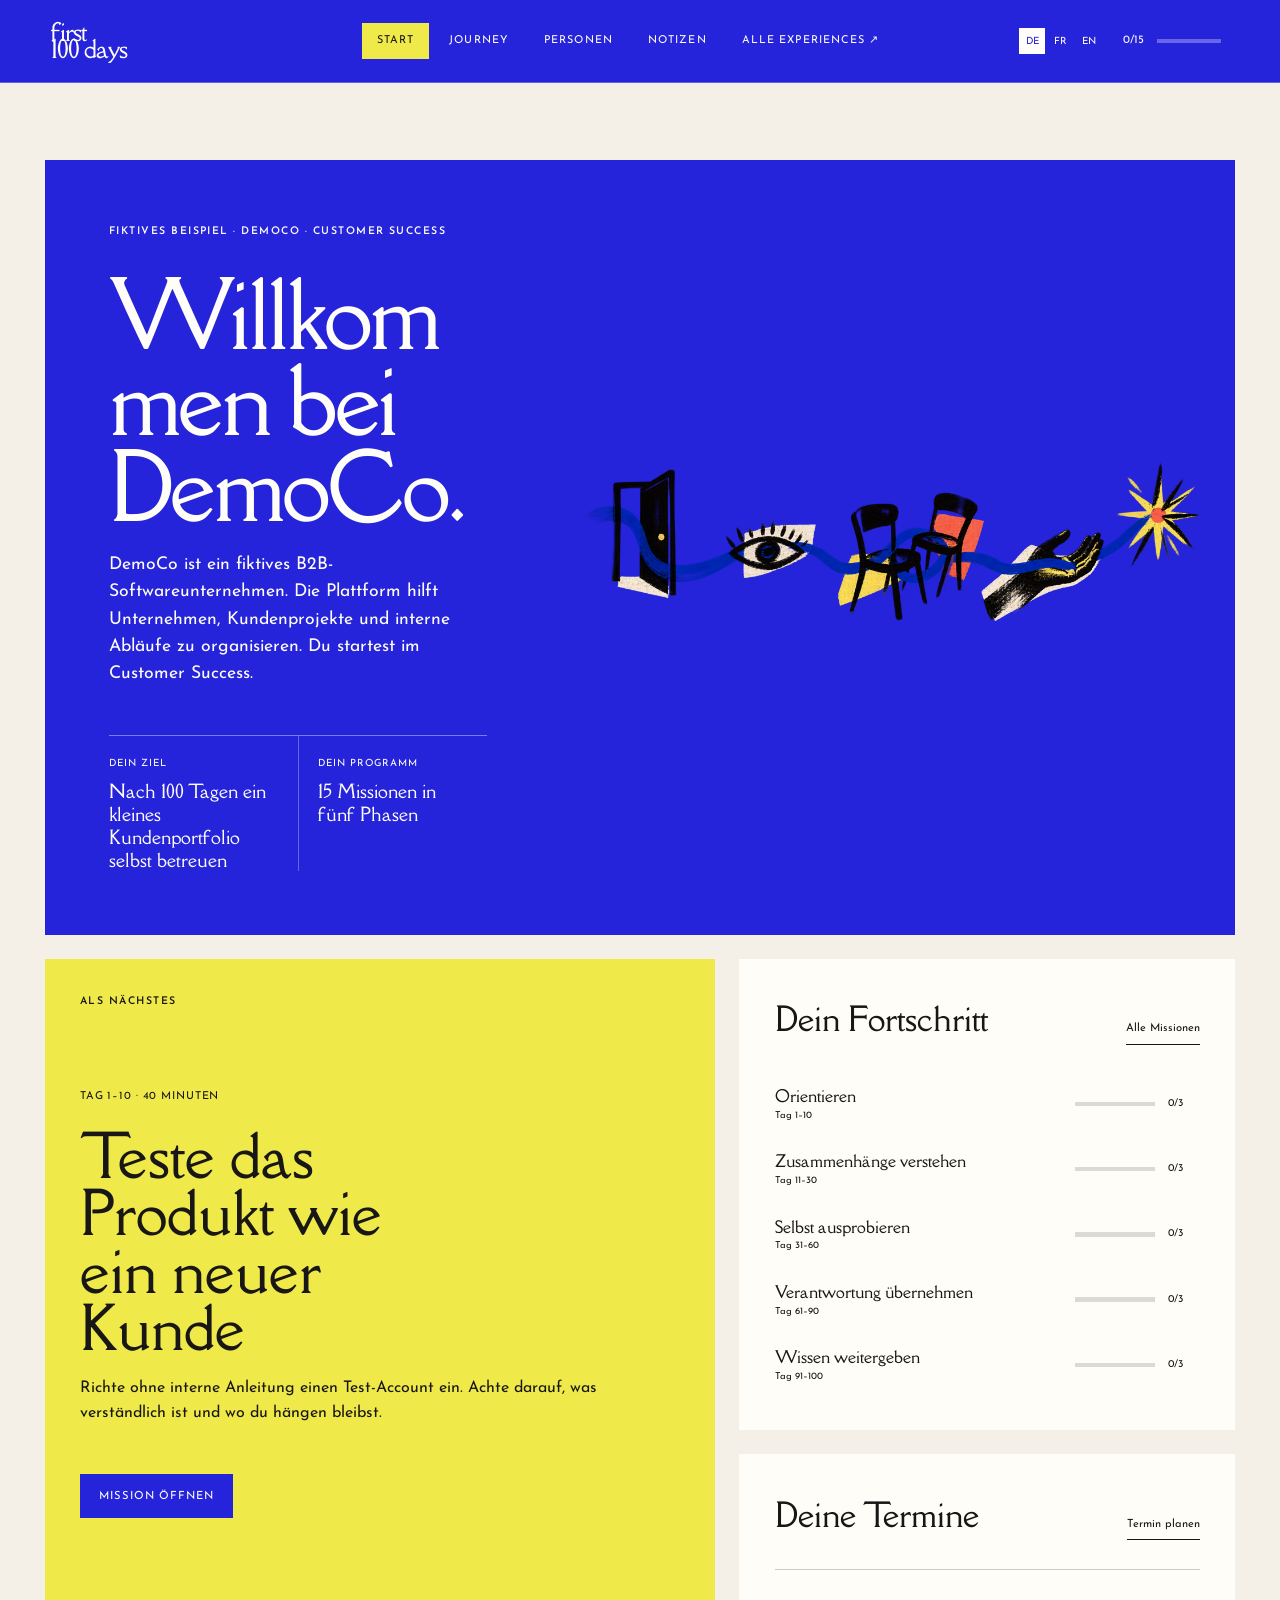
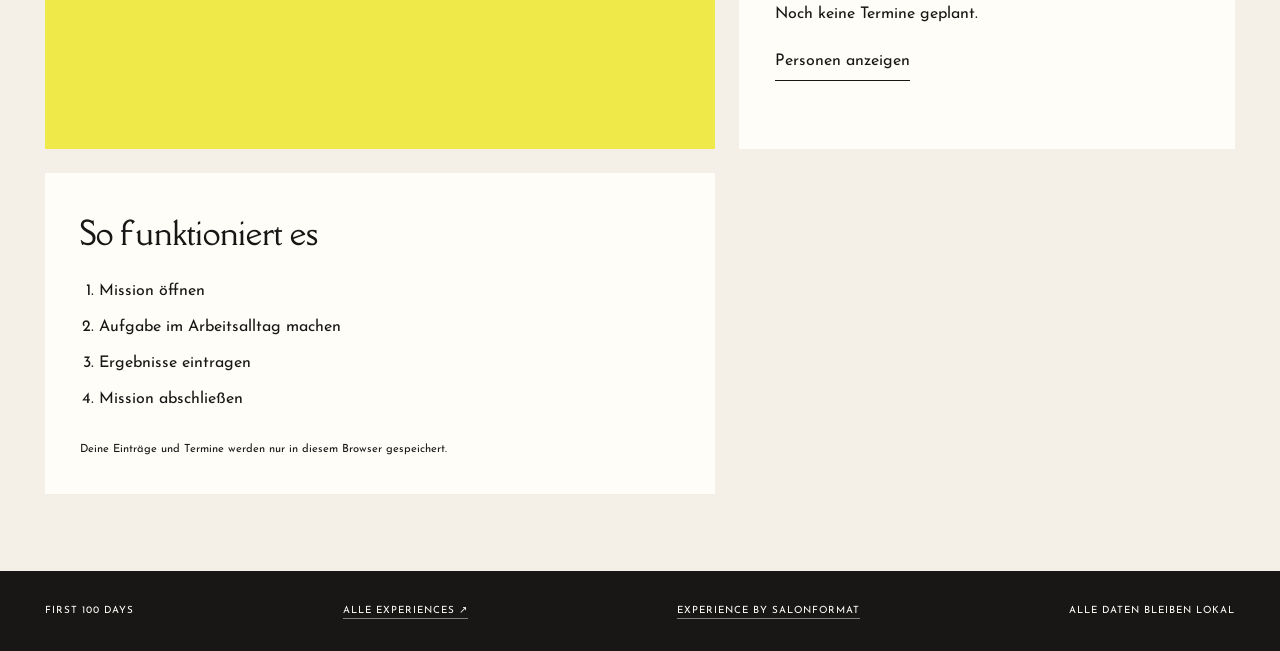
==== commit 20ff2920: "Polish mobile experience" ====
--- a/index.html
+++ b/index.html
@@ -9,7 +9,7 @@
   <link rel="preconnect" href="https://fonts.googleapis.com">
   <link rel="preconnect" href="https://fonts.gstatic.com" crossorigin>
   <link href="https://fonts.googleapis.com/css2?family=Della+Respira&family=Josefin+Sans:ital,wght@0,300;0,400;0,500;0,600;1,400&display=swap" rel="stylesheet">
-  <link rel="stylesheet" href="styles.css?v=4" />
+  <link rel="stylesheet" href="styles.css?v=5" />
 </head>
 <body class="app-body">
   <a class="skip-link" href="#main-content">Zum Inhalt</a>
@@ -142,7 +142,7 @@
   </dialog>
 
   <footer class="app-footer"><span>FIRST 100 DAYS</span><a href="https://salonformat.com/#projects" target="_blank" rel="noreferrer">Alle Experiences ↗</a><a href="https://salonformat.com" target="_blank" rel="noreferrer">Experience by SALONFORMAT</a><span>Alle Daten bleiben lokal</span></footer>
-  <script src="locales.js?v=4"></script>
-  <script src="app.js?v=4"></script>
+  <script src="locales.js?v=5"></script>
+  <script src="app.js?v=5"></script>
 </body>
 </html>
--- a/styles.css
+++ b/styles.css
@@ -599,6 +599,9 @@
 .app-footer { display: flex; justify-content: space-between; gap: 2rem; padding: 2rem 3.5vw; background: var(--ink); color: var(--white); font-size: .62rem; text-transform: uppercase; letter-spacing: .1em; }
 .app-footer a { color: inherit; text-decoration: none; border-bottom: 1px solid rgba(255,255,255,.45); }
 
+.app-body button, .app-body a, .app-body input, .app-body select, .app-body textarea { touch-action: manipulation; }
+.app-body h1, .app-body h2, .app-body h3, .app-body p, .app-body button, .app-body a { overflow-wrap: anywhere; }
+
 @media (max-width: 850px) {
   .app-header { height: auto; min-height: 4.5rem; grid-template-columns: 1fr auto; padding: .8rem 1rem; }
   .app-nav { grid-column: 1 / -1; order: 3; justify-content: flex-start; overflow-x: auto; padding-top: .5rem; border-top: 1px solid rgba(255,255,255,.3); }
@@ -633,3 +636,60 @@
   .schedule-row { grid-template-columns: 1fr; }
   .app-footer { flex-direction: column; }
 }
+
+@media (max-width: 560px) {
+  .app-header { position: relative; gap: .7rem; padding: .7rem .8rem .6rem; }
+  .app-brand span { font-size: 1.25rem; }
+  .header-tools { gap: .35rem; }
+  .header-progress { min-width: auto; margin-left: .3rem; }
+  .language-switch button { min-width: 2.25rem; min-height: 2.25rem; }
+  .app-nav { display: grid; grid-template-columns: repeat(4, minmax(0, 1fr)); gap: .25rem; width: 100%; overflow: visible; padding-top: .55rem; }
+  .app-nav button { min-width: 0; min-height: 2.75rem; padding: .6rem .15rem .5rem; font-size: .58rem; letter-spacing: .06em; white-space: normal; }
+  .app-nav > a { display: none; }
+  .app-view { padding: 1.25rem .75rem 3rem; }
+  .dashboard-intro { min-height: 0; }
+  .dashboard-copy { padding: 1.6rem 1rem; }
+  .dashboard-copy h1, .view-head h1 { margin-top: 1.2rem; font-size: clamp(2.8rem, 15vw, 3.7rem); }
+  .dashboard-copy > p:not(.context-label), .view-head > p { font-size: .95rem; }
+  .dashboard-facts { margin-top: 1.8rem; }
+  .dashboard-facts div { padding-top: .8rem; }
+  .dashboard-art { padding: .7rem; }
+  .dashboard-art img { max-height: 8rem; }
+  .dashboard-grid { gap: .75rem; margin-top: .75rem; }
+  .dashboard-grid > article { padding: 1.25rem 1rem; }
+  .next-mission-panel h2 { font-size: 2.5rem; }
+  .next-mission-panel #dashboard-next-mission > button, .people-directory button, .notes-form button, .form-actions button, .scheduled-dialog button { min-height: 2.75rem; }
+  .phase-progress-list button { grid-template-columns: 1fr 3.5rem 2rem; min-height: 3.25rem; gap: .45rem; }
+  .view-head { gap: 1rem; margin-bottom: 2rem; }
+  .journey-progress { margin-inline: -.75rem; padding-inline: .75rem; scroll-snap-type: x mandatory; }
+  .journey-progress button { min-width: 9.5rem; min-height: 6.5rem; scroll-snap-align: start; }
+  .journey-phase-content { margin-top: 1rem; }
+  .journey-phase-content > header { padding: 1.4rem 1rem; }
+  .journey-phase-content > header h2 { margin-bottom: .4rem; font-size: 2.4rem; }
+  .journey-mission-list button { grid-template-columns: 2.3rem 1fr; gap: .7rem; min-height: 5.5rem; padding: 1rem; }
+  .journey-mission-list h3 { font-size: 1.35rem; }
+  .journey-mission-list p { display: none; }
+  .focused-mission > header { padding: 2rem 1rem; }
+  .focused-mission > header h1 { margin: 1.8rem 0 1rem; font-size: clamp(2.8rem, 14vw, 3.7rem); }
+  .focused-mission > header p { font-size: .95rem; }
+  .focused-steps, #mission-form { padding: 1.5rem 1rem; }
+  .focused-steps { gap: .5rem; }
+  .mission-form-title { margin-bottom: 1.5rem; }
+  .mission-form-title h2 { font-size: 2rem; }
+  #mission-form label { margin-top: 1.4rem; }
+  #mission-form textarea { min-height: 7rem; }
+  .people-directory article { grid-template-columns: 3.5rem 1fr; padding: 1rem 0; }
+  .person-avatar { width: 3.5rem; height: 3.5rem; font-size: 1rem; }
+  .people-directory h2 { font-size: 1.45rem; }
+  .people-directory p { font-size: .78rem; }
+  .people-directory article > button { width: 100%; }
+  .notes-form > div { align-items: stretch; flex-direction: column; }
+  .notes-form select { min-height: 2.75rem; }
+  .notes-list article { padding: 1.1rem 3.4rem 1.1rem 1rem; }
+  .schedule-dialog, .scheduled-dialog { width: calc(100% - 1rem); max-height: calc(100dvh - 1rem); overflow-y: auto; padding: 2.5rem 1rem 1.2rem; }
+  .schedule-dialog h2, .scheduled-dialog h2 { margin-top: .5rem; font-size: 2.1rem; }
+  .schedule-dialog input, .schedule-dialog select, .schedule-dialog textarea { min-height: 2.75rem; font-size: 1rem; }
+  .scheduled-dialog > div { align-items: stretch; flex-direction: column; }
+  .app-footer { gap: 1rem; padding: 1.5rem .8rem; }
+  .app-footer a { display: inline-block; min-height: 2.25rem; padding-top: .5rem; }
+}
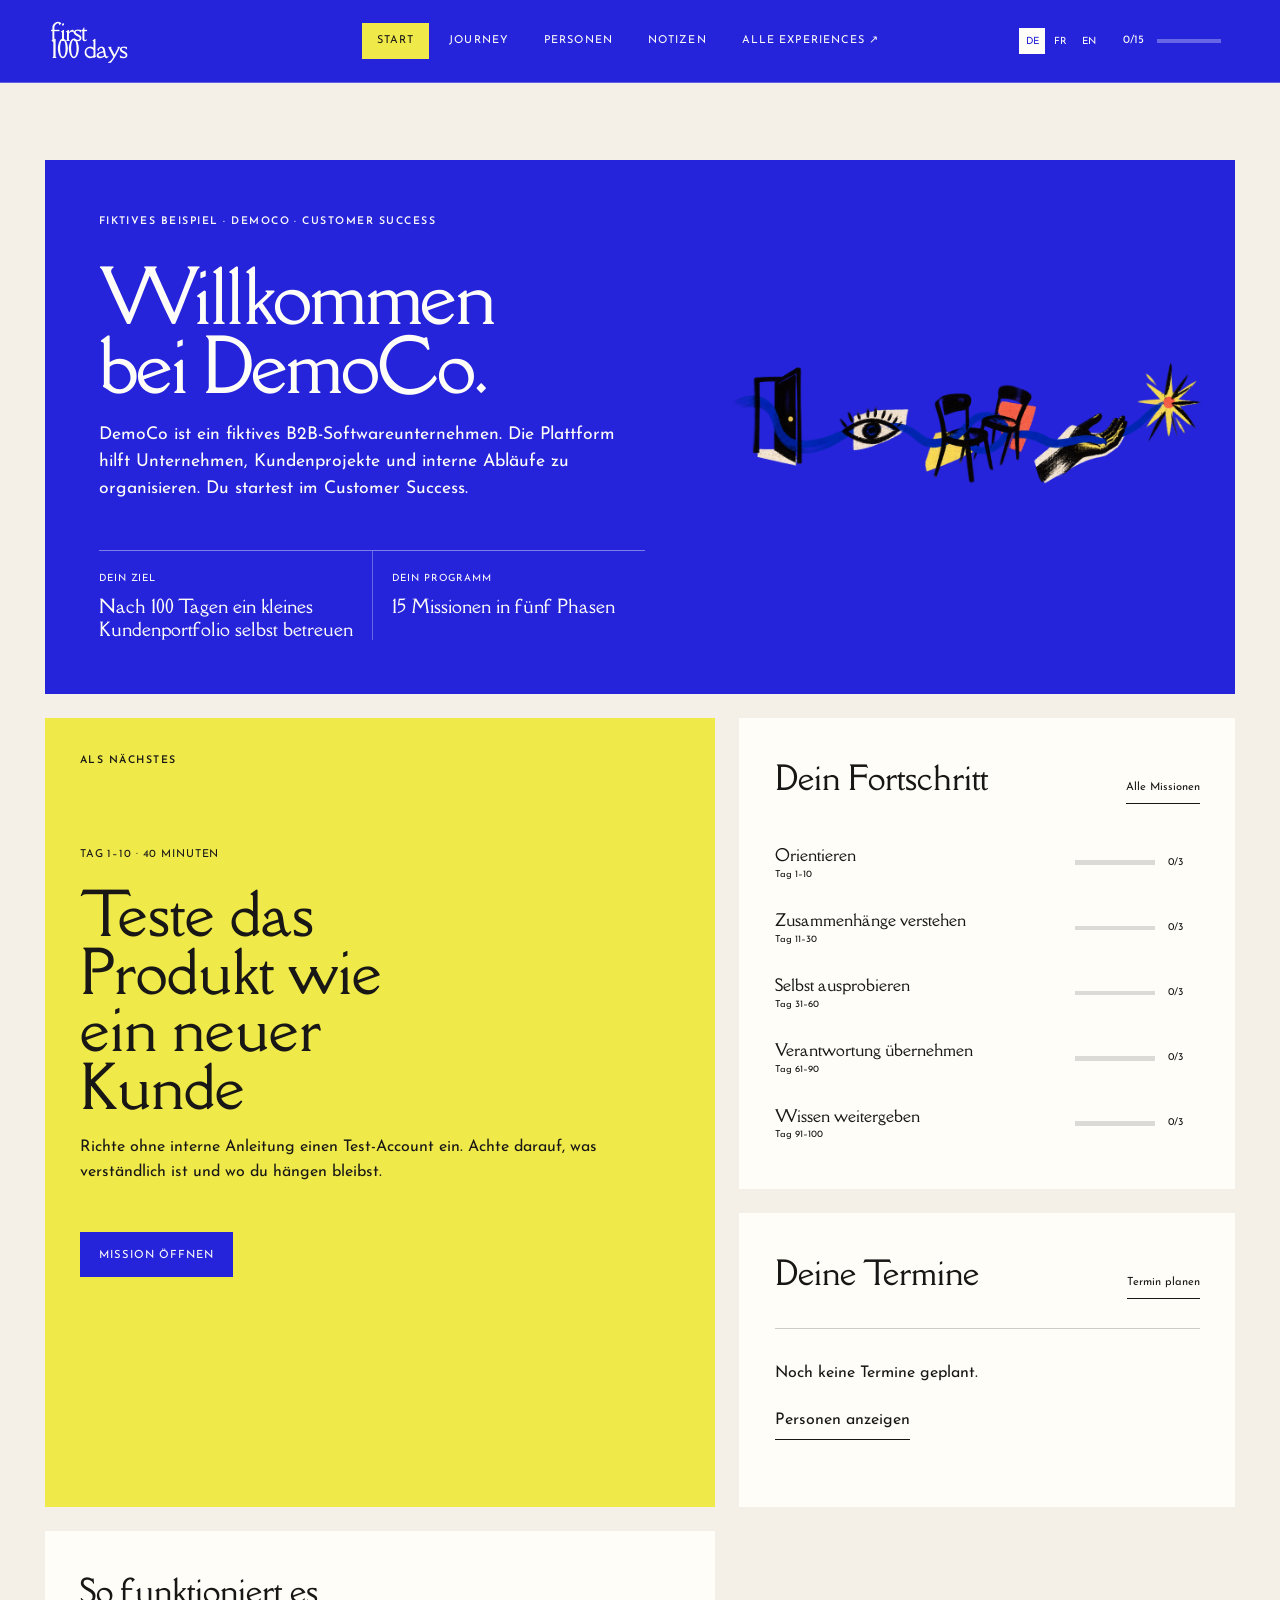
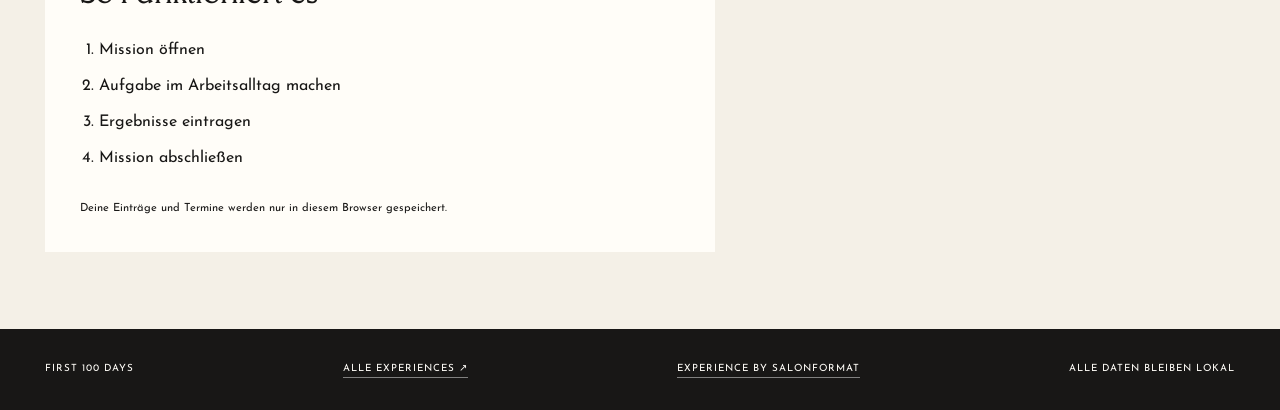
==== commit 2073bd04: "Fix multilingual welcome typography" ====
--- a/index.html
+++ b/index.html
@@ -2,14 +2,14 @@
 <html lang="de">
 <head>
   <meta charset="UTF-8" />
-  <meta name="viewport" content="width=device-width, initial-scale=1.0" />
+  <meta name="viewport" content="width=device-width, initial-scale=1.0, viewport-fit=cover" />
   <meta name="theme-color" content="#2524db" />
   <meta name="description" content="First 100 Days – eine rollenbasierte Onboarding Experience von SALONFORMAT." />
   <title>First 100 Days — SALONFORMAT</title>
   <link rel="preconnect" href="https://fonts.googleapis.com">
   <link rel="preconnect" href="https://fonts.gstatic.com" crossorigin>
   <link href="https://fonts.googleapis.com/css2?family=Della+Respira&family=Josefin+Sans:ital,wght@0,300;0,400;0,500;0,600;1,400&display=swap" rel="stylesheet">
-  <link rel="stylesheet" href="styles.css?v=5" />
+  <link rel="stylesheet" href="styles.css?v=6" />
 </head>
 <body class="app-body">
   <a class="skip-link" href="#main-content">Zum Inhalt</a>
--- a/styles.css
+++ b/styles.css
@@ -477,9 +477,9 @@
 .app-view[hidden] { display: none; }
 .context-label, .view-head > div > p, .next-mission-panel > p { font-size: .66rem; font-weight: 600; letter-spacing: .14em; text-transform: uppercase; }
 
-.dashboard-intro { min-height: 32rem; display: grid; grid-template-columns: minmax(25rem, .85fr) 1.15fr; overflow: hidden; background: var(--blue); color: var(--white); }
-.dashboard-copy { position: relative; z-index: 2; padding: clamp(2.5rem, 5vw, 5rem); }
-.dashboard-copy h1 { max-width: 9ch; margin: 2rem 0 1.3rem; font-size: clamp(4rem, 7vw, 7rem); }
+.dashboard-intro { min-height: 32rem; display: grid; grid-template-columns: minmax(0, 1fr) minmax(20rem, .82fr); overflow: hidden; background: var(--blue); color: var(--white); }
+.dashboard-copy { position: relative; z-index: 2; min-width: 0; padding: clamp(2.5rem, 4.2vw, 5rem); }
+.dashboard-copy h1 { max-width: 12ch; margin: 2rem 0 1.3rem; font-size: clamp(3.25rem, 5.6vw, 6.2rem); line-height: .96; letter-spacing: -.035em; text-wrap: balance; overflow-wrap: normal; word-break: normal; hyphens: none; }
 .dashboard-copy > p:not(.context-label) { max-width: 34rem; font-size: 1.1rem; }
 .dashboard-facts { display: grid; grid-template-columns: 1fr 1fr; margin: 3rem 0 0; border-top: 1px solid rgba(255,255,255,.4); }
 .dashboard-facts div { padding: 1.2rem 1.2rem 0 0; }
@@ -600,7 +600,8 @@
 .app-footer a { color: inherit; text-decoration: none; border-bottom: 1px solid rgba(255,255,255,.45); }
 
 .app-body button, .app-body a, .app-body input, .app-body select, .app-body textarea { touch-action: manipulation; }
-.app-body h1, .app-body h2, .app-body h3, .app-body p, .app-body button, .app-body a { overflow-wrap: anywhere; }
+.app-body p, .app-body button, .app-body a { overflow-wrap: anywhere; }
+.app-body h1, .app-body h2, .app-body h3 { overflow-wrap: normal; word-break: normal; hyphens: none; }
 
 @media (max-width: 850px) {
   .app-header { height: auto; min-height: 4.5rem; grid-template-columns: 1fr auto; padding: .8rem 1rem; }
@@ -611,7 +612,7 @@
   .app-view { padding: 2rem 1rem 4rem; }
   .dashboard-intro { grid-template-columns: 1fr; }
   .dashboard-copy { padding: 2rem 1.3rem; }
-  .dashboard-copy h1 { font-size: 4rem; }
+  .dashboard-copy h1 { max-width: 13ch; font-size: clamp(3.2rem, 9vw, 4.6rem); }
   .dashboard-facts { grid-template-columns: 1fr; }
   .dashboard-facts div + div { padding-left: 0; border-left: 0; border-top: 1px solid rgba(255,255,255,.3); }
   .dashboard-art { padding: 1rem; }
@@ -649,7 +650,7 @@
   .app-view { padding: 1.25rem .75rem 3rem; }
   .dashboard-intro { min-height: 0; }
   .dashboard-copy { padding: 1.6rem 1rem; }
-  .dashboard-copy h1, .view-head h1 { margin-top: 1.2rem; font-size: clamp(2.8rem, 15vw, 3.7rem); }
+  .dashboard-copy h1, .view-head h1 { margin-top: 1.2rem; font-size: clamp(2.55rem, 12.5vw, 3.45rem); line-height: 1; }
   .dashboard-copy > p:not(.context-label), .view-head > p { font-size: .95rem; }
   .dashboard-facts { margin-top: 1.8rem; }
   .dashboard-facts div { padding-top: .8rem; }
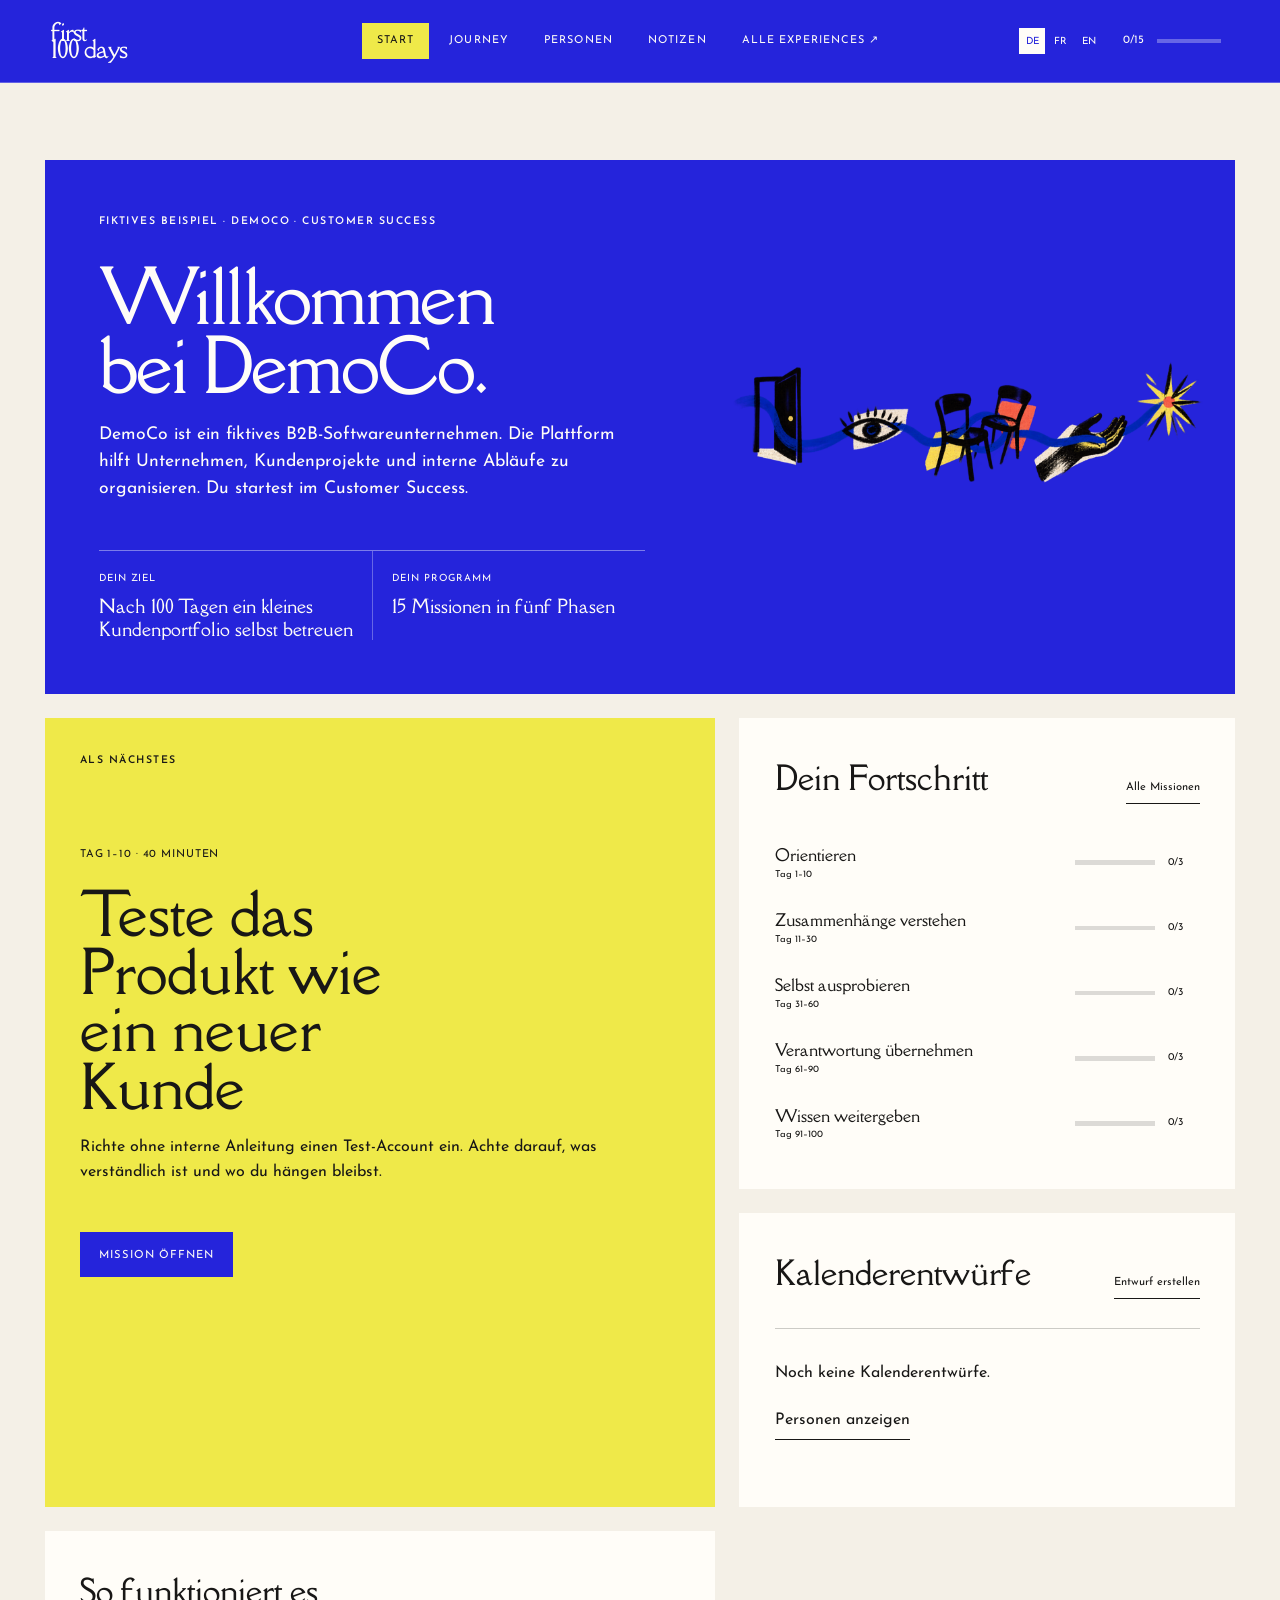
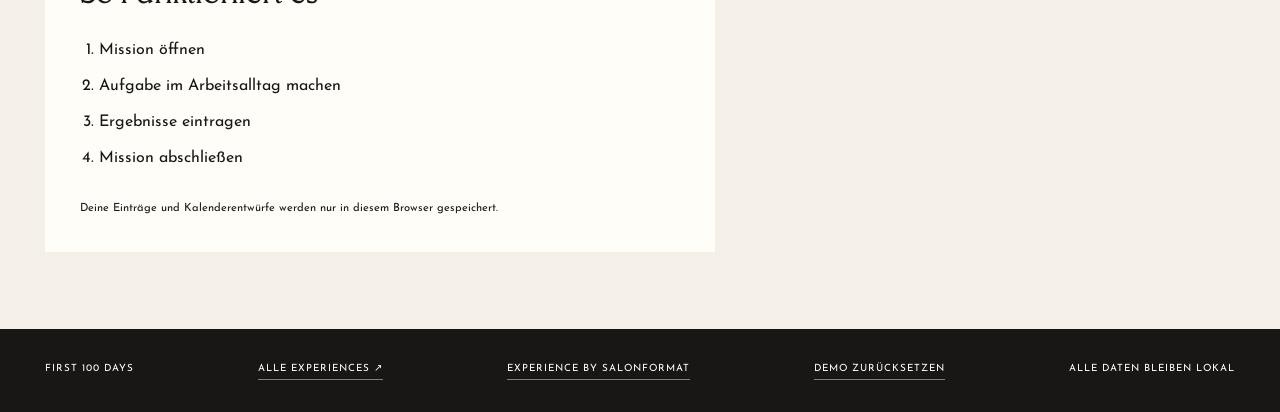
==== commit 3cc83dd9: "Complete guided mission flow" ====
--- a/index.html
+++ b/index.html
@@ -9,7 +9,7 @@
   <link rel="preconnect" href="https://fonts.googleapis.com">
   <link rel="preconnect" href="https://fonts.gstatic.com" crossorigin>
   <link href="https://fonts.googleapis.com/css2?family=Della+Respira&family=Josefin+Sans:ital,wght@0,300;0,400;0,500;0,600;1,400&display=swap" rel="stylesheet">
-  <link rel="stylesheet" href="styles.css?v=6" />
+  <link rel="stylesheet" href="styles.css?v=8" />
 </head>
 <body class="app-body">
   <a class="skip-link" href="#main-content">Zum Inhalt</a>
@@ -29,7 +29,6 @@
       <div class="language-switch" aria-label="Sprache wählen"><button type="button" data-lang="de" class="active">DE</button><button type="button" data-lang="fr">FR</button><button type="button" data-lang="en">EN</button></div>
       <div class="header-progress" aria-label="Gesamtfortschritt"><span id="header-progress-text">0/15</span><span class="header-progress-track"><i id="header-progress-fill"></i></span></div>
     </div>
-    <button class="mobile-menu" type="button" aria-expanded="false" aria-controls="mobile-navigation">Menü</button>
   </header>
 
   <main id="main-content" class="app-main">
@@ -44,7 +43,7 @@
             <div><dt>Dein Programm</dt><dd>15 Missionen in fünf Phasen</dd></div>
           </dl>
         </div>
-        <div class="dashboard-art" aria-hidden="true"><img src="assets/journey-ink.png" alt="" /></div>
+        <div class="dashboard-art" aria-hidden="true"><img src="assets/journey-ink.png" width="1400" height="466" decoding="async" alt="" /></div>
       </div>
 
       <div class="dashboard-grid">
@@ -141,8 +140,9 @@
     <div><button type="button" class="primary-action" id="download-ics">Kalendereintrag herunterladen</button><button type="button" class="text-button" data-close-confirmation>Fertig</button></div>
   </dialog>
 
-  <footer class="app-footer"><span>FIRST 100 DAYS</span><a href="https://salonformat.com/#projects" target="_blank" rel="noreferrer">Alle Experiences ↗</a><a href="https://salonformat.com" target="_blank" rel="noreferrer">Experience by SALONFORMAT</a><span>Alle Daten bleiben lokal</span></footer>
-  <script src="locales.js?v=5"></script>
-  <script src="app.js?v=5"></script>
+  <div class="undo-toast" id="undo-toast" role="status" aria-live="polite" hidden></div>
+  <footer class="app-footer"><span>FIRST 100 DAYS</span><a href="https://salonformat.com/#projects" target="_blank" rel="noreferrer">Alle Experiences ↗</a><a href="https://salonformat.com" target="_blank" rel="noreferrer">Experience by SALONFORMAT</a><button type="button" id="reset-demo">Demo zurücksetzen</button><span>Alle Daten bleiben lokal</span></footer>
+  <script src="locales.js?v=8"></script>
+  <script src="app.js?v=8"></script>
 </body>
 </html>
--- a/styles.css
+++ b/styles.css
@@ -553,6 +553,15 @@
 .focused-steps h2, .mission-form-title h2 { font-family: var(--display); font-size: 2rem; font-weight: 400; }
 .focused-steps ol { margin: 0; padding-left: 1.2rem; }
 .focused-steps li { padding: .55rem 0; }
+.mission-support { padding: 3rem clamp(2rem, 6vw, 6rem); background: var(--paper); border-bottom: 1px solid var(--line); }
+.mission-support > h2 { margin: 0 0 1.5rem; font-family: var(--display); font-size: 2rem; font-weight: 400; }
+.mission-support > div { display: grid; gap: .7rem; }
+.mission-support article { display: grid; grid-template-columns: 3.5rem 1fr auto; align-items: center; gap: 1rem; padding: .8rem 0; border-top: 1px solid var(--line); }
+.mission-support .person-avatar { width: 3.5rem; height: 3.5rem; font-size: 1rem; }
+.mission-support p, .mission-support strong, .mission-support small { display: block; margin: 0; }
+.mission-support strong { font-family: var(--display); font-size: 1.15rem; font-weight: 400; }
+.mission-support small { margin-top: .2rem; font-size: .62rem; text-transform: uppercase; letter-spacing: .06em; }
+.mission-support button { min-height: 2.75rem; border: 0; padding: .75rem 1rem; background: var(--blue); color: var(--white); cursor: pointer; }
 #mission-form { padding: 4rem clamp(2rem, 6vw, 6rem); }
 .mission-form-title { margin-bottom: 2.5rem; }
 .mission-form-title h2 { margin-bottom: .5rem; font-size: 2.7rem; }
@@ -563,6 +572,12 @@
 .form-status { min-height: 1.4rem; color: var(--blue); font-size: .75rem; }
 .form-actions { display: flex; justify-content: flex-end; gap: 1rem; padding-top: 1rem; border-top: 1px solid var(--line); }
 .form-actions > button:first-child { border: 1px solid var(--ink); padding: .8rem 1rem; background: transparent; cursor: pointer; }
+.mission-complete { padding: clamp(2rem, 5vw, 4.5rem) clamp(2rem, 6vw, 6rem); background: var(--yellow); outline: 0; }
+.mission-complete > p:first-child { margin: 0 0 2.5rem; font-size: .65rem; font-weight: 600; letter-spacing: .12em; text-transform: uppercase; }
+.mission-complete h2 { max-width: 14ch; margin: 0 0 1rem; font-family: var(--display); font-size: clamp(2.5rem, 5vw, 4.5rem); font-weight: 400; line-height: 1; }
+.mission-complete > p:not(:first-child) { max-width: 42rem; }
+.mission-complete .primary-action { margin-top: 1.5rem; background: var(--blue); color: var(--white); }
+.mission-complete .primary-action:hover { background: var(--ink); }
 
 .people-directory { max-width: 90rem; margin: auto; border-top: 1px solid var(--ink); }
 .people-directory article { display: grid; grid-template-columns: 3rem 4.5rem 1fr auto; gap: 2rem; align-items: center; padding: 1.6rem 0; border-bottom: 1px solid var(--line); }
@@ -593,11 +608,15 @@
 .schedule-dialog label { display: block; margin-top: 1.2rem; font-size: .68rem; text-transform: uppercase; letter-spacing: .08em; }
 .schedule-dialog input, .schedule-dialog select, .schedule-dialog textarea { width: 100%; margin-top: .4rem; padding: .8rem; border: 1px solid var(--ink); border-radius: 0; background: var(--white); }
 .schedule-row { display: grid; grid-template-columns: 1fr 1fr; gap: 1rem; }
-.schedule-status { min-height: 1.2rem; color: var(--coral); font-size: .75rem; }
+.schedule-status { min-height: 1.2rem; color: var(--blue); font-size: .75rem; font-weight: 600; }
 .scheduled-dialog > div { display: flex; align-items: center; gap: 1rem; margin-top: 2rem; }
 .text-button { border: 0; border-bottom: 1px solid; background: transparent; cursor: pointer; }
 .app-footer { display: flex; justify-content: space-between; gap: 2rem; padding: 2rem 3.5vw; background: var(--ink); color: var(--white); font-size: .62rem; text-transform: uppercase; letter-spacing: .1em; }
 .app-footer a { color: inherit; text-decoration: none; border-bottom: 1px solid rgba(255,255,255,.45); }
+.app-footer button { border: 0; border-bottom: 1px solid rgba(255,255,255,.45); padding: 0 0 .15rem; background: transparent; color: inherit; font: inherit; text-transform: inherit; letter-spacing: inherit; cursor: pointer; }
+.undo-toast { position: fixed; z-index: 80; right: 1rem; bottom: 1rem; display: flex; align-items: center; gap: 1rem; max-width: calc(100% - 2rem); padding: 1rem 1.2rem; background: var(--ink); color: var(--white); box-shadow: .4rem .6rem 2rem rgba(0,0,0,.22); }
+.undo-toast[hidden] { display: none; }
+.undo-toast button { min-height: 2.75rem; border: 0; border-bottom: 1px solid var(--yellow); background: transparent; color: var(--yellow); cursor: pointer; }
 
 .app-body button, .app-body a, .app-body input, .app-body select, .app-body textarea { touch-action: manipulation; }
 .app-body p, .app-body button, .app-body a { overflow-wrap: anywhere; }
@@ -628,6 +647,8 @@
   .journey-mission-list button { grid-template-columns: 2.5rem 1fr; }
   .journey-mission-list button > b { grid-column: 2; }
   .focused-steps { grid-template-columns: 1fr; }
+  .mission-support article { grid-template-columns: 3.5rem 1fr; }
+  .mission-support article button { grid-column: 2; justify-self: start; }
   .form-actions { flex-direction: column; }
   .people-directory article { grid-template-columns: 3rem 1fr; gap: 1rem; }
   .person-number { display: none; }
@@ -674,6 +695,9 @@
   .focused-mission > header h1 { margin: 1.8rem 0 1rem; font-size: clamp(2.8rem, 14vw, 3.7rem); }
   .focused-mission > header p { font-size: .95rem; }
   .focused-steps, #mission-form { padding: 1.5rem 1rem; }
+  .mission-support, .mission-complete { padding: 1.5rem 1rem; }
+  .mission-support article button { width: 100%; }
+  .mission-complete h2 { font-size: 2.5rem; }
   .focused-steps { gap: .5rem; }
   .mission-form-title { margin-bottom: 1.5rem; }
   .mission-form-title h2 { font-size: 2rem; }
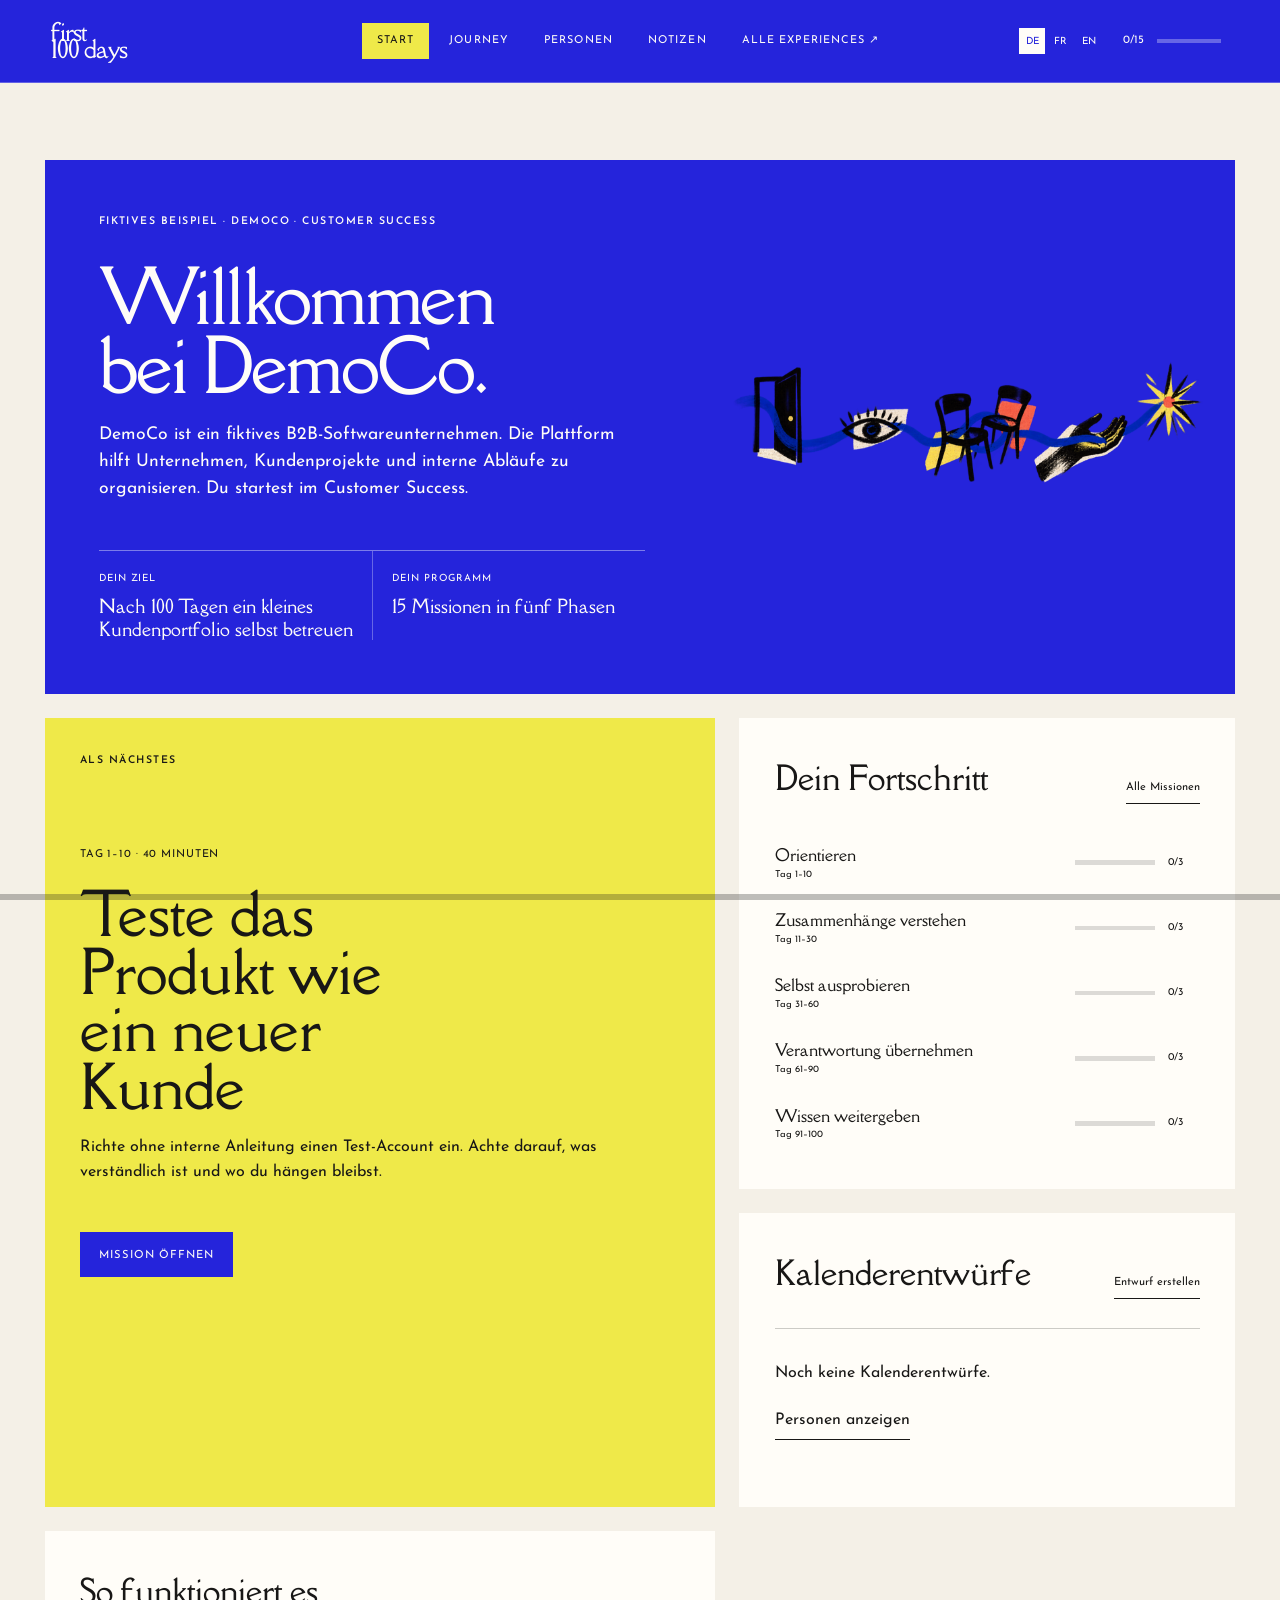
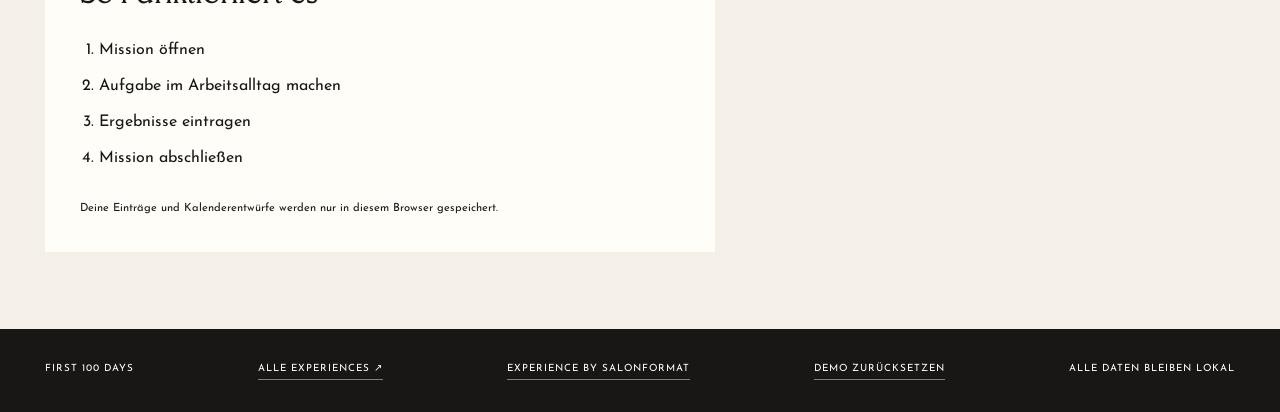
==== commit 0f8ce666: "Add persistent mission orientation" ====
--- a/index.html
+++ b/index.html
@@ -9,7 +9,7 @@
   <link rel="preconnect" href="https://fonts.googleapis.com">
   <link rel="preconnect" href="https://fonts.gstatic.com" crossorigin>
   <link href="https://fonts.googleapis.com/css2?family=Della+Respira&family=Josefin+Sans:ital,wght@0,300;0,400;0,500;0,600;1,400&display=swap" rel="stylesheet">
-  <link rel="stylesheet" href="styles.css?v=8" />
+  <link rel="stylesheet" href="styles.css?v=9" />
 </head>
 <body class="app-body">
   <a class="skip-link" href="#main-content">Zum Inhalt</a>
@@ -85,7 +85,7 @@
     </section>
 
     <section class="app-view" id="view-mission" data-view="mission" aria-label="Aktuelle Mission" hidden>
-      <button class="back-link" type="button" data-route="journey">← Zur Journey</button>
+      <div class="mission-contextbar"><button class="back-link" type="button" data-route="journey">← Zur Journey</button><span id="mission-location"></span></div>
       <article class="focused-mission" id="focused-mission"></article>
     </section>
 
@@ -142,7 +142,8 @@
 
   <div class="undo-toast" id="undo-toast" role="status" aria-live="polite" hidden></div>
   <footer class="app-footer"><span>FIRST 100 DAYS</span><a href="https://salonformat.com/#projects" target="_blank" rel="noreferrer">Alle Experiences ↗</a><a href="https://salonformat.com" target="_blank" rel="noreferrer">Experience by SALONFORMAT</a><button type="button" id="reset-demo">Demo zurücksetzen</button><span>Alle Daten bleiben lokal</span></footer>
-  <script src="locales.js?v=8"></script>
-  <script src="app.js?v=8"></script>
+  <div class="global-progress" aria-hidden="true"><i id="global-progress-fill"></i></div>
+  <script src="locales.js?v=9"></script>
+  <script src="app.js?v=9"></script>
 </body>
 </html>
--- a/styles.css
+++ b/styles.css
@@ -543,12 +543,15 @@
 .journey-mission-list small { font-size: .65rem; }
 .journey-mission-list b { font-size: .68rem; font-weight: 400; }
 
-.back-link { margin-bottom: 1.5rem; border: 0; border-bottom: 1px solid; padding: .3rem 0; background: none; cursor: pointer; }
+.mission-contextbar { position: sticky; z-index: 20; top: 5.2rem; display: flex; justify-content: space-between; align-items: center; gap: 1rem; max-width: 72rem; margin: 0 auto 1.5rem; padding: .75rem 0; background: var(--paper); border-bottom: 1px solid var(--ink); }
+.mission-contextbar > span { font-size: .65rem; font-weight: 600; letter-spacing: .1em; text-align: right; text-transform: uppercase; }
+.back-link { border: 0; padding: .3rem 0; background: none; cursor: pointer; }
 .focused-mission { max-width: 72rem; margin: auto; background: var(--white); }
-.focused-mission > header { padding: clamp(2.5rem, 6vw, 6rem); background: var(--blue); color: var(--white); }
-.focused-mission > header > div { display: flex; flex-wrap: wrap; gap: 1rem 2rem; font-size: .65rem; text-transform: uppercase; letter-spacing: .1em; }
-.focused-mission > header h1 { max-width: 12ch; margin: 3rem 0 1.5rem; font-size: clamp(3.5rem, 7vw, 6rem); }
-.focused-mission > header p { max-width: 43rem; margin: 0; font-size: 1.05rem; }
+.focused-mission > header { display: grid; grid-template-columns: minmax(0, 1fr) auto; column-gap: clamp(2rem, 5vw, 5rem); padding: clamp(2.5rem, 6vw, 6rem); background: var(--blue); color: var(--white); }
+.mission-meta { grid-column: 1; display: flex; flex-wrap: wrap; gap: 1rem 2rem; font-size: .65rem; text-transform: uppercase; letter-spacing: .1em; }
+.mission-big-number { grid-column: 2; grid-row: 1 / 4; align-self: center; color: var(--yellow); font-family: var(--display); font-size: clamp(9rem, 16vw, 14rem); line-height: .72; letter-spacing: -.04em; }
+.focused-mission > header h1 { grid-column: 1; max-width: 12ch; margin: 3rem 0 1.5rem; font-size: clamp(3.5rem, 7vw, 6rem); }
+.focused-mission > header > p { grid-column: 1; max-width: 43rem; margin: 0; font-size: 1.05rem; }
 .focused-steps { display: grid; grid-template-columns: .55fr 1fr; gap: 3rem; padding: 3rem clamp(2rem, 6vw, 6rem); background: var(--yellow); }
 .focused-steps h2, .mission-form-title h2 { font-family: var(--display); font-size: 2rem; font-weight: 400; }
 .focused-steps ol { margin: 0; padding-left: 1.2rem; }
@@ -617,6 +620,8 @@
 .undo-toast { position: fixed; z-index: 80; right: 1rem; bottom: 1rem; display: flex; align-items: center; gap: 1rem; max-width: calc(100% - 2rem); padding: 1rem 1.2rem; background: var(--ink); color: var(--white); box-shadow: .4rem .6rem 2rem rgba(0,0,0,.22); }
 .undo-toast[hidden] { display: none; }
 .undo-toast button { min-height: 2.75rem; border: 0; border-bottom: 1px solid var(--yellow); background: transparent; color: var(--yellow); cursor: pointer; }
+.global-progress { position: fixed; z-index: 100; right: 0; bottom: 0; left: 0; height: .38rem; background: rgba(24,23,22,.28); pointer-events: none; }
+.global-progress i { display: block; width: 0; height: 100%; background: var(--coral); transition: width .45s ease-out; }
 
 .app-body button, .app-body a, .app-body input, .app-body select, .app-body textarea { touch-action: manipulation; }
 .app-body p, .app-body button, .app-body a { overflow-wrap: anywhere; }
@@ -647,6 +652,8 @@
   .journey-mission-list button { grid-template-columns: 2.5rem 1fr; }
   .journey-mission-list button > b { grid-column: 2; }
   .focused-steps { grid-template-columns: 1fr; }
+  .mission-contextbar { top: 7.65rem; }
+  .mission-big-number { font-size: clamp(7rem, 20vw, 10rem); }
   .mission-support article { grid-template-columns: 3.5rem 1fr; }
   .mission-support article button { grid-column: 2; justify-self: start; }
   .form-actions { flex-direction: column; }
@@ -691,7 +698,11 @@
   .journey-mission-list button { grid-template-columns: 2.3rem 1fr; gap: .7rem; min-height: 5.5rem; padding: 1rem; }
   .journey-mission-list h3 { font-size: 1.35rem; }
   .journey-mission-list p { display: none; }
-  .focused-mission > header { padding: 2rem 1rem; }
+  .mission-contextbar { position: sticky; top: 0; margin-bottom: .75rem; padding: .65rem 0; }
+  .mission-contextbar > span { max-width: 50%; font-size: .56rem; }
+  .focused-mission > header { grid-template-columns: 1fr; padding: 1.4rem 1rem 2rem; }
+  .mission-meta { grid-column: 1; }
+  .mission-big-number { grid-column: 1; grid-row: auto; justify-self: end; margin: .8rem 0 -.8rem; font-size: 7.5rem; }
   .focused-mission > header h1 { margin: 1.8rem 0 1rem; font-size: clamp(2.8rem, 14vw, 3.7rem); }
   .focused-mission > header p { font-size: .95rem; }
   .focused-steps, #mission-form { padding: 1.5rem 1rem; }
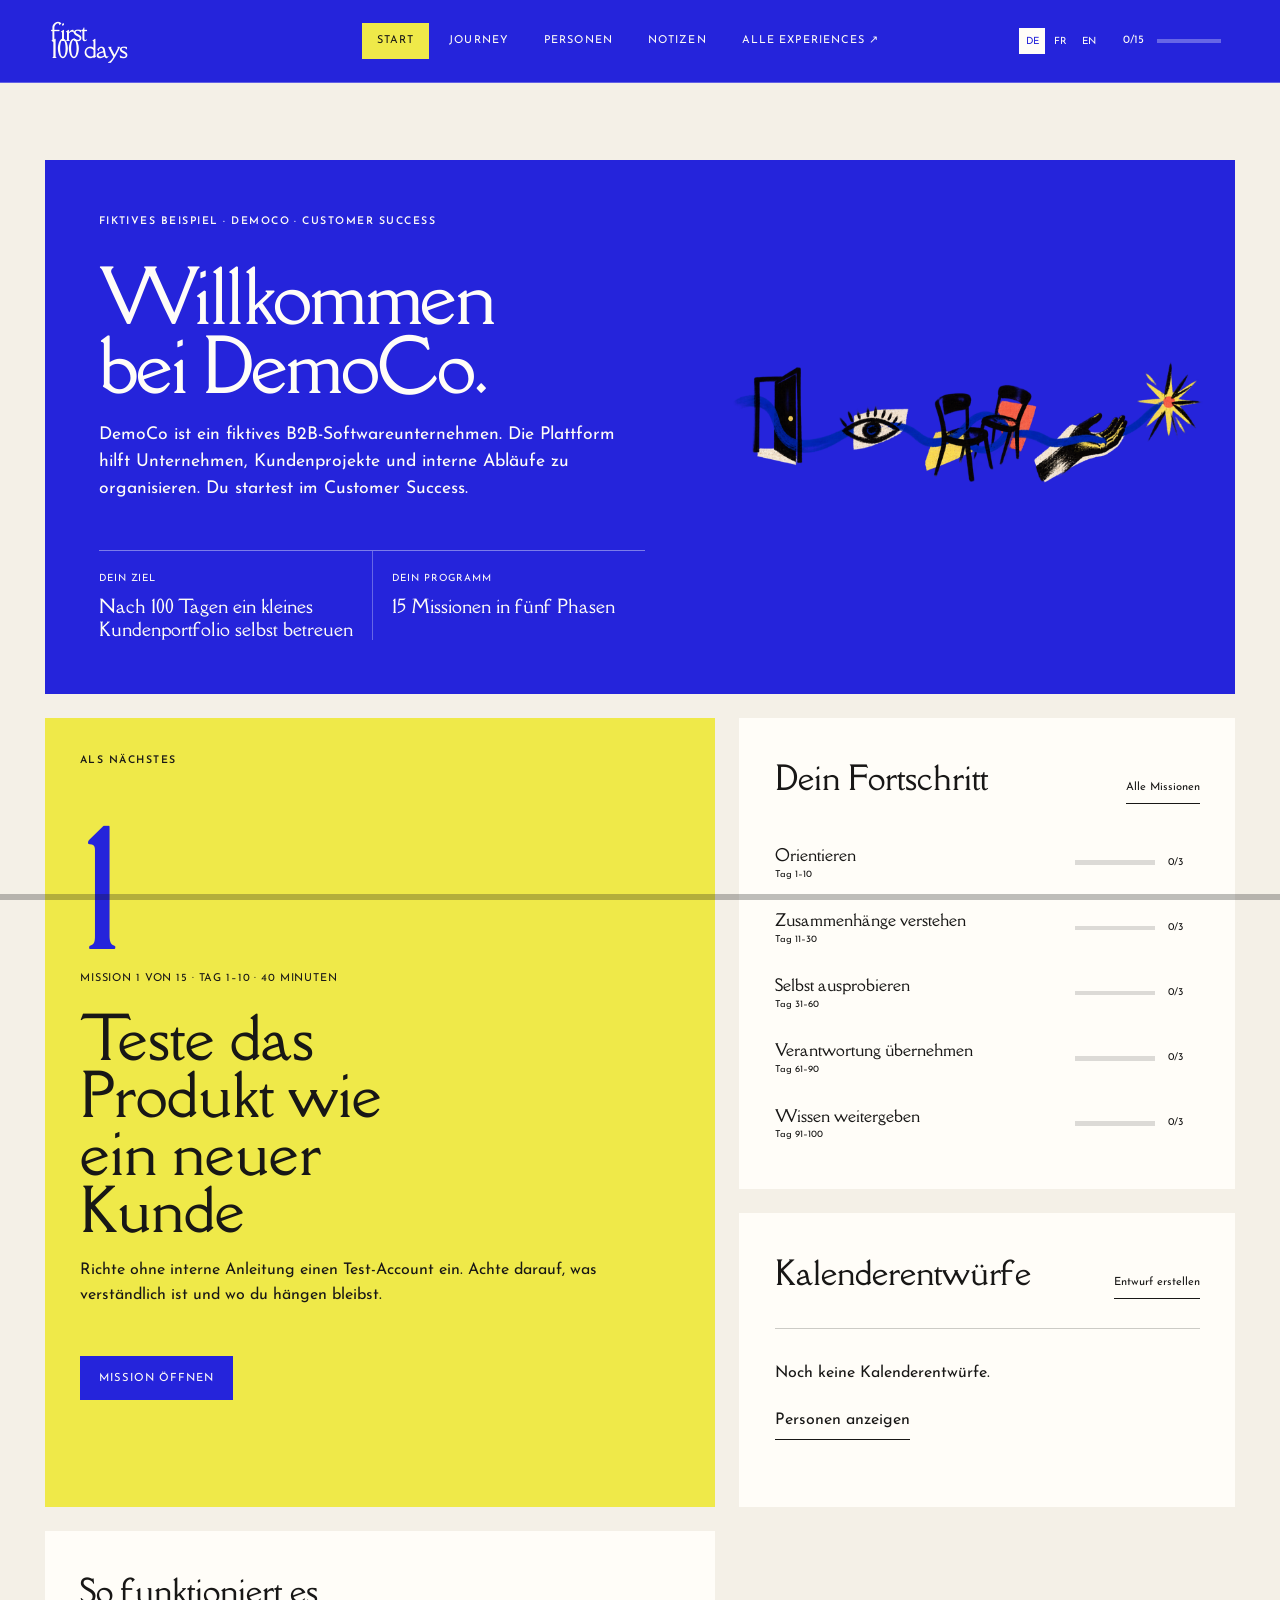
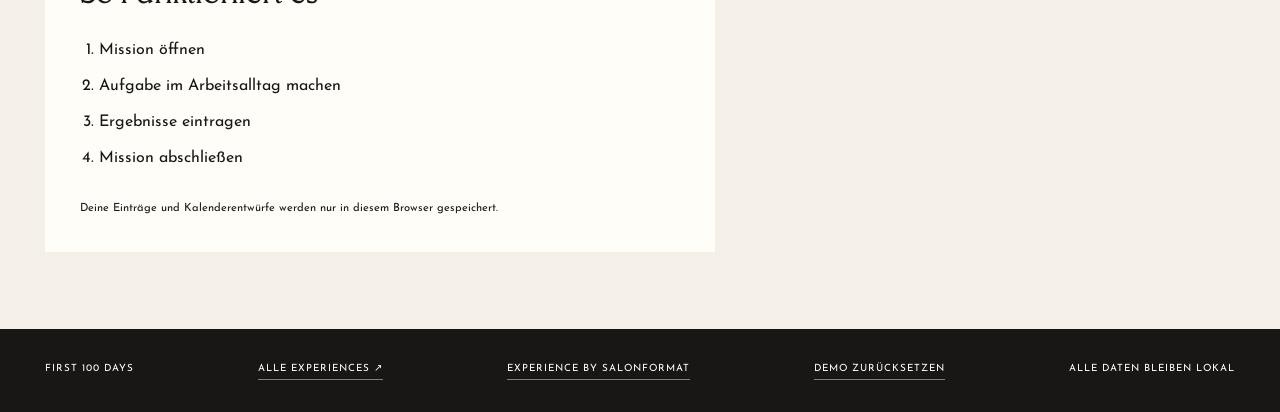
==== commit bff331dd: "Show mission numbers everywhere" ====
--- a/index.html
+++ b/index.html
@@ -9,7 +9,7 @@
   <link rel="preconnect" href="https://fonts.googleapis.com">
   <link rel="preconnect" href="https://fonts.gstatic.com" crossorigin>
   <link href="https://fonts.googleapis.com/css2?family=Della+Respira&family=Josefin+Sans:ital,wght@0,300;0,400;0,500;0,600;1,400&display=swap" rel="stylesheet">
-  <link rel="stylesheet" href="styles.css?v=9" />
+  <link rel="stylesheet" href="styles.css?v=10" />
 </head>
 <body class="app-body">
   <a class="skip-link" href="#main-content">Zum Inhalt</a>
@@ -143,7 +143,7 @@
   <div class="undo-toast" id="undo-toast" role="status" aria-live="polite" hidden></div>
   <footer class="app-footer"><span>FIRST 100 DAYS</span><a href="https://salonformat.com/#projects" target="_blank" rel="noreferrer">Alle Experiences ↗</a><a href="https://salonformat.com" target="_blank" rel="noreferrer">Experience by SALONFORMAT</a><button type="button" id="reset-demo">Demo zurücksetzen</button><span>Alle Daten bleiben lokal</span></footer>
   <div class="global-progress" aria-hidden="true"><i id="global-progress-fill"></i></div>
-  <script src="locales.js?v=9"></script>
-  <script src="app.js?v=9"></script>
+  <script src="locales.js?v=10"></script>
+  <script src="app.js?v=10"></script>
 </body>
 </html>
--- a/styles.css
+++ b/styles.css
@@ -496,6 +496,7 @@
 .next-mission-panel span { font-size: .68rem; text-transform: uppercase; letter-spacing: .08em; }
 .next-mission-panel h2 { max-width: 11ch; margin: 1.2rem 0; font-family: var(--display); font-size: clamp(2.8rem, 4.5vw, 5rem); font-weight: 400; line-height: 1; }
 .next-mission-panel #dashboard-next-mission > p { max-width: 39rem; }
+.dashboard-mission-number { display: block; margin: -.4rem 0 1.2rem; color: var(--blue); font-family: var(--display); font-size: clamp(7rem, 12vw, 11rem); font-weight: 400; line-height: .72; letter-spacing: -.04em; }
 .next-mission-panel button, .panel-head button, .empty-state button { border: 0; border-bottom: 1px solid; padding: .4rem 0; background: none; cursor: pointer; }
 .next-mission-panel #dashboard-next-mission > button { margin-top: 2rem; padding: .9rem 1.2rem .78rem; border: 0; background: var(--blue); color: var(--white); text-transform: uppercase; letter-spacing: .08em; font-size: .7rem; }
 .panel-head { display: flex; justify-content: space-between; gap: 1rem; align-items: baseline; margin-bottom: 1.8rem; }
@@ -534,10 +535,11 @@
 .journey-phase-content > header { padding: 2.5rem; }
 .journey-phase-content > header p { color: var(--yellow); font-size: .65rem; text-transform: uppercase; letter-spacing: .1em; }
 .journey-phase-content > header h2 { font-family: var(--display); font-size: clamp(2.5rem, 4vw, 4.5rem); font-weight: 400; line-height: 1; }
-.journey-mission-list button { width: 100%; display: grid; grid-template-columns: 3rem 1fr auto; gap: 1.2rem; align-items: center; border: 0; border-bottom: 1px solid rgba(255,255,255,.25); padding: 1.7rem; background: transparent; color: var(--white); text-align: left; cursor: pointer; }
+.journey-mission-list button { width: 100%; display: grid; grid-template-columns: 6rem 1fr auto; gap: 1.4rem; align-items: center; border: 0; border-bottom: 1px solid rgba(255,255,255,.25); padding: 1.4rem 1.7rem; background: transparent; color: var(--white); text-align: left; cursor: pointer; }
 .journey-mission-list button:hover { background: var(--yellow); color: var(--ink); }
 .journey-mission-list button.done > span { background: var(--yellow); color: var(--ink); }
-.journey-mission-list button > span { display: grid; place-items: center; width: 2.5rem; height: 2.5rem; border: 1px solid; border-radius: 50%; font-size: .65rem; }
+.journey-mission-list .mission-list-number { display: block; color: var(--yellow); font-family: var(--display); font-size: 5.5rem; font-weight: 400; line-height: .8; letter-spacing: -.04em; text-align: center; }
+.journey-mission-list button.done .mission-list-number { font-family: var(--body); font-size: 2rem; }
 .journey-mission-list h3 { margin: 0 0 .5rem; font-family: var(--display); font-size: 1.6rem; font-weight: 400; }
 .journey-mission-list p { max-width: 45rem; margin: 0 0 .6rem; font-size: .8rem; }
 .journey-mission-list small { font-size: .65rem; }
@@ -649,7 +651,7 @@
   .journey-progress { display: flex; overflow-x: auto; }
   .journey-progress button { min-width: 12rem; }
   .journey-phase-content { grid-template-columns: 1fr; }
-  .journey-mission-list button { grid-template-columns: 2.5rem 1fr; }
+  .journey-mission-list button { grid-template-columns: 4.5rem 1fr; }
   .journey-mission-list button > b { grid-column: 2; }
   .focused-steps { grid-template-columns: 1fr; }
   .mission-contextbar { top: 7.65rem; }
@@ -695,7 +697,8 @@
   .journey-phase-content { margin-top: 1rem; }
   .journey-phase-content > header { padding: 1.4rem 1rem; }
   .journey-phase-content > header h2 { margin-bottom: .4rem; font-size: 2.4rem; }
-  .journey-mission-list button { grid-template-columns: 2.3rem 1fr; gap: .7rem; min-height: 5.5rem; padding: 1rem; }
+  .journey-mission-list button { grid-template-columns: 3.7rem 1fr; gap: .7rem; min-height: 6.5rem; padding: 1rem; }
+  .journey-mission-list .mission-list-number { font-size: 4rem; }
   .journey-mission-list h3 { font-size: 1.35rem; }
   .journey-mission-list p { display: none; }
   .mission-contextbar { position: sticky; top: 0; margin-bottom: .75rem; padding: .65rem 0; }
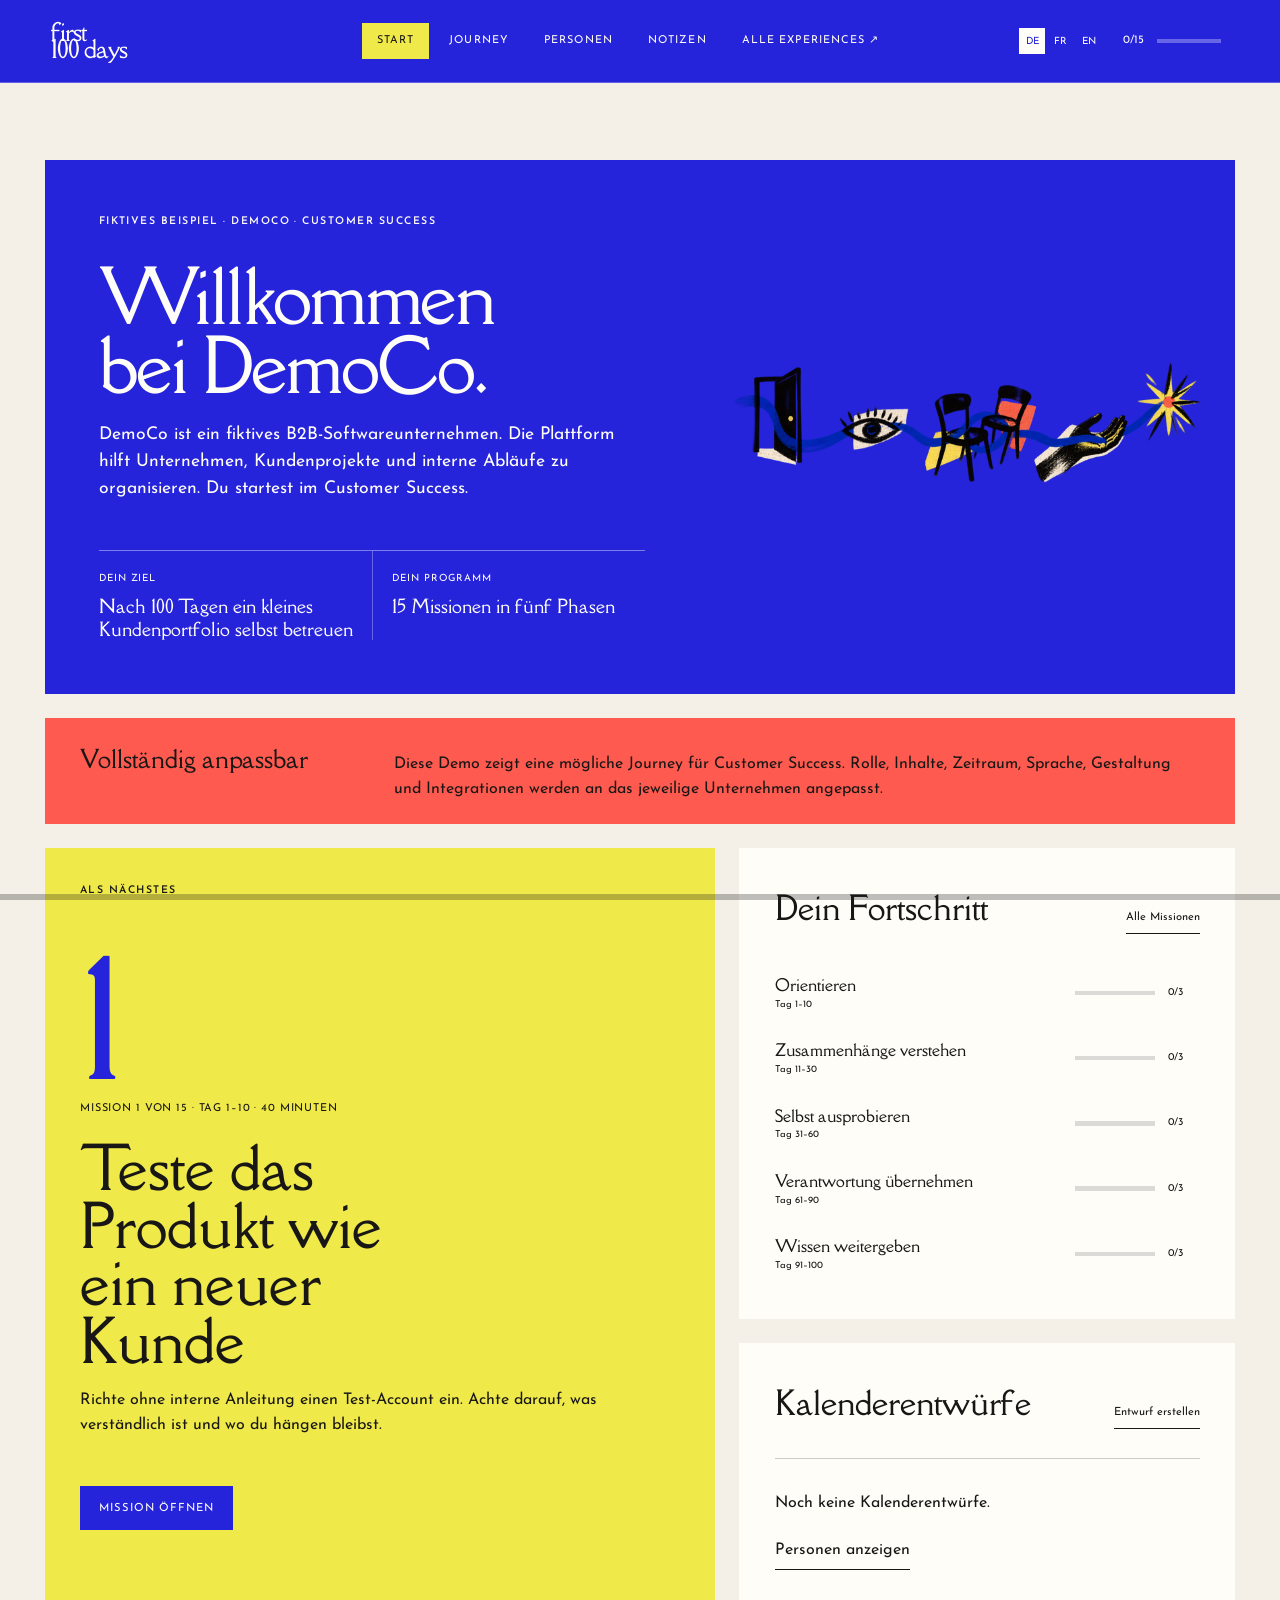
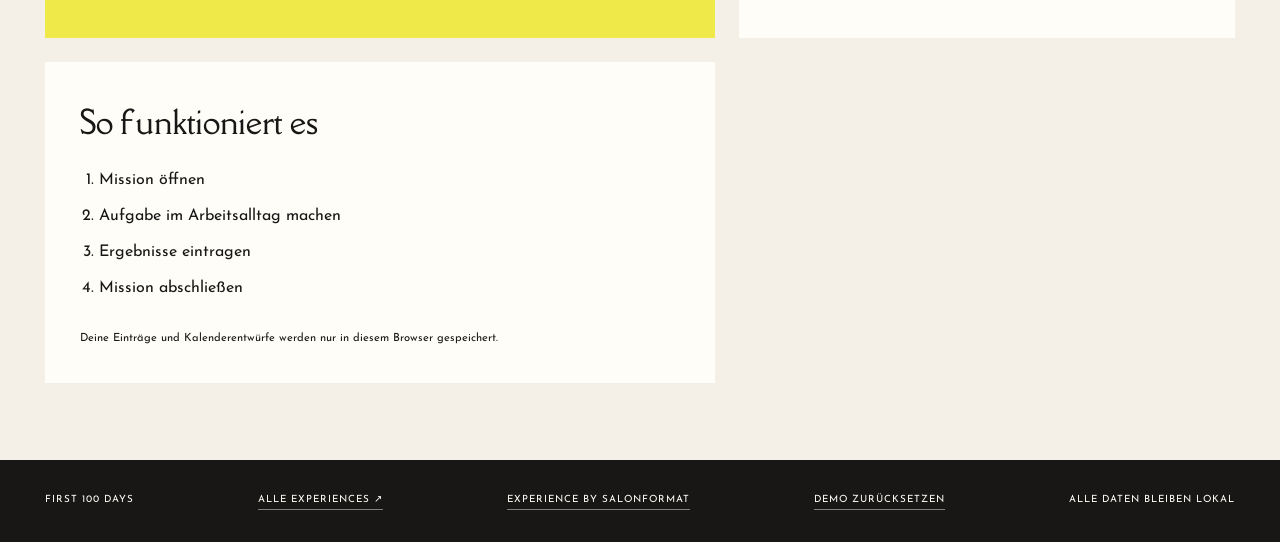
==== commit 1ab90b06: "Clarify adaptable onboarding concept" ====
--- a/index.html
+++ b/index.html
@@ -9,7 +9,7 @@
   <link rel="preconnect" href="https://fonts.googleapis.com">
   <link rel="preconnect" href="https://fonts.gstatic.com" crossorigin>
   <link href="https://fonts.googleapis.com/css2?family=Della+Respira&family=Josefin+Sans:ital,wght@0,300;0,400;0,500;0,600;1,400&display=swap" rel="stylesheet">
-  <link rel="stylesheet" href="styles.css?v=10" />
+  <link rel="stylesheet" href="styles.css?v=11" />
 </head>
 <body class="app-body">
   <a class="skip-link" href="#main-content">Zum Inhalt</a>
@@ -45,6 +45,11 @@
         </div>
         <div class="dashboard-art" aria-hidden="true"><img src="assets/journey-ink.png" width="1400" height="466" decoding="async" alt="" /></div>
       </div>
+
+      <aside class="adaptable-note" aria-label="Anpassbarer Prototyp">
+        <strong>Vollständig anpassbar</strong>
+        <p>Diese Demo zeigt eine mögliche Journey für Customer Success. Rolle, Inhalte, Zeitraum, Sprache, Gestaltung und Integrationen werden an das jeweilige Unternehmen angepasst.</p>
+      </aside>
 
       <div class="dashboard-grid">
         <article class="next-mission-panel">
@@ -143,7 +148,7 @@
   <div class="undo-toast" id="undo-toast" role="status" aria-live="polite" hidden></div>
   <footer class="app-footer"><span>FIRST 100 DAYS</span><a href="https://salonformat.com/#projects" target="_blank" rel="noreferrer">Alle Experiences ↗</a><a href="https://salonformat.com" target="_blank" rel="noreferrer">Experience by SALONFORMAT</a><button type="button" id="reset-demo">Demo zurücksetzen</button><span>Alle Daten bleiben lokal</span></footer>
   <div class="global-progress" aria-hidden="true"><i id="global-progress-fill"></i></div>
-  <script src="locales.js?v=10"></script>
-  <script src="app.js?v=10"></script>
+  <script src="locales.js?v=11"></script>
+  <script src="app.js?v=11"></script>
 </body>
 </html>
--- a/styles.css
+++ b/styles.css
@@ -488,6 +488,9 @@
 .dashboard-facts dd { margin: .5rem 0 0; font-family: var(--display); font-size: 1.15rem; line-height: 1.25; }
 .dashboard-art { display: grid; place-items: center; min-width: 0; padding: 3rem 2rem; background: var(--blue); }
 .dashboard-art img { width: 100%; max-height: 23rem; object-fit: contain; }
+.adaptable-note { display: grid; grid-template-columns: minmax(12rem, .35fr) 1fr; gap: 2rem; align-items: baseline; margin-top: 1.5rem; padding: 1.4rem 2.2rem; background: var(--coral); color: var(--ink); }
+.adaptable-note strong { font-family: var(--display); font-size: 1.5rem; font-weight: 400; }
+.adaptable-note p { max-width: 62rem; margin: 0; }
 
 .dashboard-grid { display: grid; grid-template-columns: 1.15fr .85fr; margin-top: 1.5rem; gap: 1.5rem; }
 .dashboard-grid > article { min-width: 0; padding: 2.2rem; background: var(--white); }
@@ -644,6 +647,7 @@
   .dashboard-art { padding: 1rem; }
   .dashboard-art img { max-height: 11rem; }
   .dashboard-grid { grid-template-columns: 1fr; }
+  .adaptable-note { grid-template-columns: 1fr; gap: .5rem; }
   .next-mission-panel { grid-row: auto; }
   .next-mission-panel > p { margin-bottom: 2rem; }
   .view-head { grid-template-columns: 1fr; gap: 1.5rem; margin-bottom: 3rem; }
@@ -687,6 +691,7 @@
   .dashboard-art { padding: .7rem; }
   .dashboard-art img { max-height: 8rem; }
   .dashboard-grid { gap: .75rem; margin-top: .75rem; }
+  .adaptable-note { margin-top: .75rem; padding: 1.2rem 1rem; }
   .dashboard-grid > article { padding: 1.25rem 1rem; }
   .next-mission-panel h2 { font-size: 2.5rem; }
   .next-mission-panel #dashboard-next-mission > button, .people-directory button, .notes-form button, .form-actions button, .scheduled-dialog button { min-height: 2.75rem; }
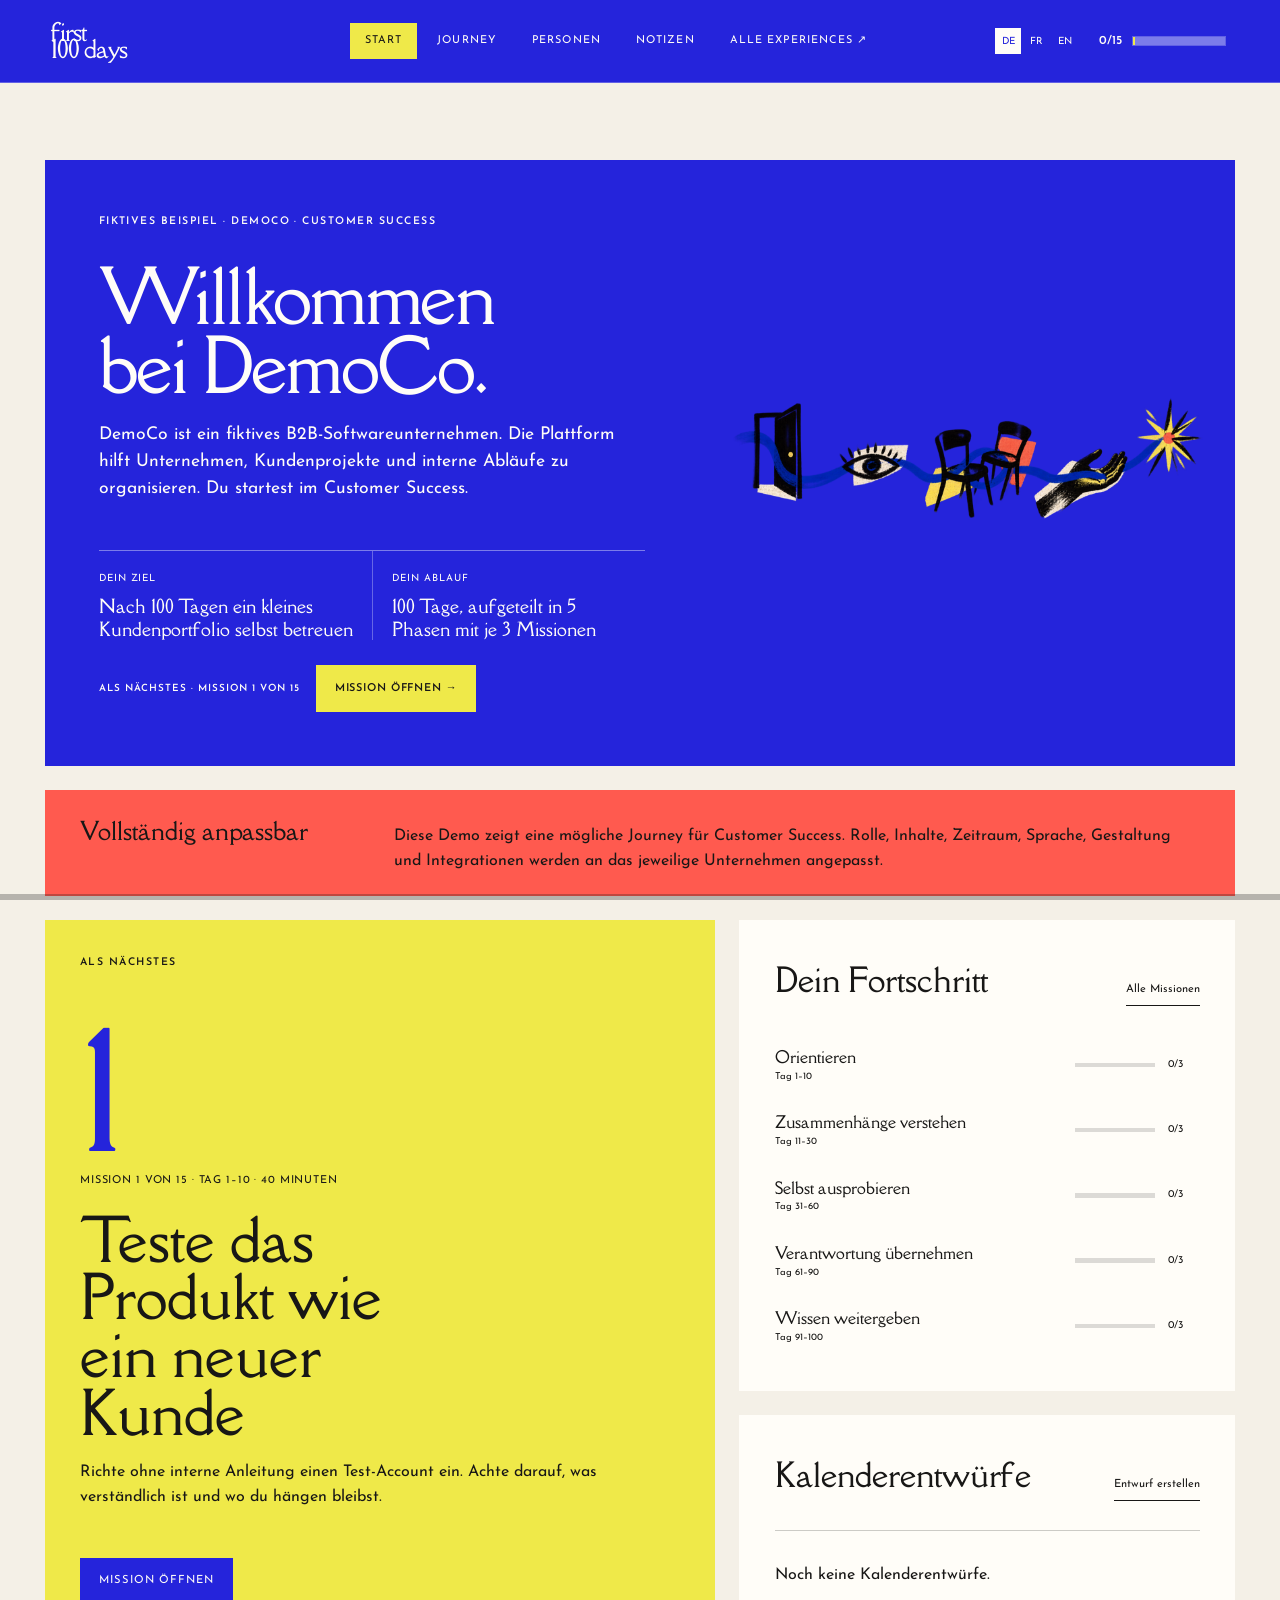
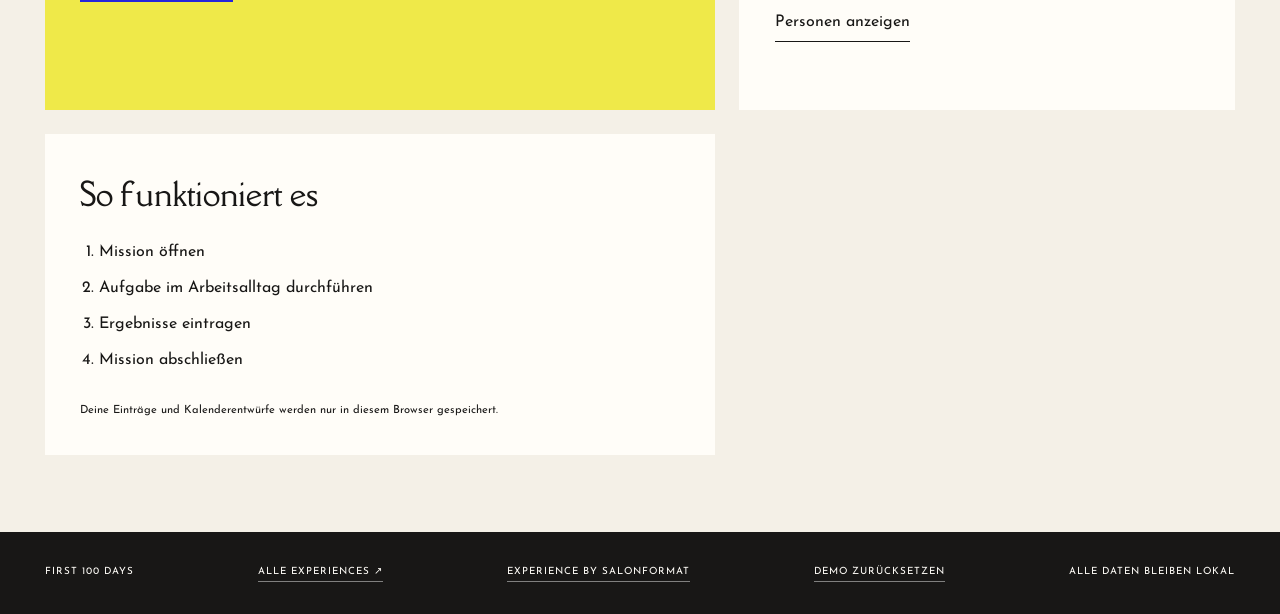
==== commit dcf41019: "Clarify mission entry and progress" ====
--- a/index.html
+++ b/index.html
@@ -42,6 +42,7 @@
             <div><dt>Dein Ziel</dt><dd>Nach 100 Tagen ein kleines Kundenportfolio selbst betreuen</dd></div>
             <div><dt>Dein Programm</dt><dd>15 Missionen in fünf Phasen</dd></div>
           </dl>
+          <div class="dashboard-quick-start" id="dashboard-quick-start"></div>
         </div>
         <div class="dashboard-art" aria-hidden="true"><img src="assets/journey-ink.png" width="1400" height="466" decoding="async" alt="" /></div>
       </div>
--- a/styles.css
+++ b/styles.css
@@ -468,9 +468,9 @@
 .language-switch { display: flex; gap: .15rem; }
 .language-switch button { border: 0; padding: .35rem .4rem .28rem; background: transparent; color: var(--white); font-size: .62rem; cursor: pointer; }
 .language-switch button.active { background: var(--white); color: var(--blue); }
-.header-progress { display: flex; align-items: center; gap: .8rem; min-width: 7rem; font-size: .7rem; }
-.header-progress-track { width: 4rem; height: .3rem; background: rgba(255,255,255,.3); }
-.header-progress-track i { display: block; height: 100%; background: var(--yellow); }
+.header-progress { display: flex; align-items: center; gap: .65rem; min-width: 8.5rem; font-size: .76rem; font-weight: 600; font-variant-numeric: tabular-nums; }
+.header-progress-track { width: 5.75rem; height: .48rem; overflow: hidden; background: rgba(255,255,255,.4); outline: 1px solid rgba(255,255,255,.28); }
+.header-progress-track i { display: block; min-width: .18rem; height: 100%; background: var(--yellow); transition: width .35s ease-out; }
 .mobile-menu { display: none; }
 .app-main { min-height: calc(100vh - 5.2rem); }
 .app-view { padding: clamp(3rem, 6vw, 6.5rem) 3.5vw; }
@@ -486,6 +486,9 @@
 .dashboard-facts div + div { padding-left: 1.2rem; border-left: 1px solid rgba(255,255,255,.3); }
 .dashboard-facts dt { font-size: .62rem; text-transform: uppercase; letter-spacing: .1em; }
 .dashboard-facts dd { margin: .5rem 0 0; font-family: var(--display); font-size: 1.15rem; line-height: 1.25; }
+.dashboard-quick-start { display: flex; align-items: center; gap: 1rem; width: fit-content; margin-top: 1.6rem; }
+.dashboard-quick-start > span { font-size: .62rem; font-weight: 600; letter-spacing: .1em; text-transform: uppercase; }
+.dashboard-quick-start > button { min-height: 2.9rem; border: 0; padding: .85rem 1.15rem .75rem; background: var(--yellow); color: var(--ink); font-size: .68rem; font-weight: 600; letter-spacing: .08em; text-transform: uppercase; cursor: pointer; }
 .dashboard-art { display: grid; place-items: center; min-width: 0; padding: 3rem 2rem; background: var(--blue); }
 .dashboard-art img { width: 100%; max-height: 23rem; object-fit: contain; }
 .adaptable-note { display: grid; grid-template-columns: minmax(12rem, .35fr) 1fr; gap: 2rem; align-items: baseline; margin-top: 1.5rem; padding: 1.4rem 2.2rem; background: var(--coral); color: var(--ink); }
@@ -548,16 +551,17 @@
 .journey-mission-list small { font-size: .65rem; }
 .journey-mission-list b { font-size: .68rem; font-weight: 400; }
 
-.mission-contextbar { position: sticky; z-index: 20; top: 5.2rem; display: flex; justify-content: space-between; align-items: center; gap: 1rem; max-width: 72rem; margin: 0 auto 1.5rem; padding: .75rem 0; background: var(--paper); border-bottom: 1px solid var(--ink); }
+#view-mission { padding-top: 1.5rem; }
+.mission-contextbar { position: sticky; z-index: 20; top: 5.2rem; display: flex; justify-content: space-between; align-items: center; gap: 1rem; max-width: 72rem; margin: 0 auto .75rem; padding: .65rem 0; background: var(--paper); border-bottom: 1px solid var(--ink); }
 .mission-contextbar > span { font-size: .65rem; font-weight: 600; letter-spacing: .1em; text-align: right; text-transform: uppercase; }
 .back-link { border: 0; padding: .3rem 0; background: none; cursor: pointer; }
 .focused-mission { max-width: 72rem; margin: auto; background: var(--white); }
-.focused-mission > header { display: grid; grid-template-columns: minmax(0, 1fr) auto; column-gap: clamp(2rem, 5vw, 5rem); padding: clamp(2.5rem, 6vw, 6rem); background: var(--blue); color: var(--white); }
+.focused-mission > header { display: grid; grid-template-columns: minmax(0, 1fr) auto; column-gap: clamp(2rem, 4vw, 4rem); padding: clamp(2rem, 3.5vw, 3.5rem) clamp(2rem, 4.5vw, 4.5rem); background: var(--blue); color: var(--white); }
 .mission-meta { grid-column: 1; display: flex; flex-wrap: wrap; gap: 1rem 2rem; font-size: .65rem; text-transform: uppercase; letter-spacing: .1em; }
-.mission-big-number { grid-column: 2; grid-row: 1 / 4; align-self: center; color: var(--yellow); font-family: var(--display); font-size: clamp(9rem, 16vw, 14rem); line-height: .72; letter-spacing: -.04em; }
-.focused-mission > header h1 { grid-column: 1; max-width: 12ch; margin: 3rem 0 1.5rem; font-size: clamp(3.5rem, 7vw, 6rem); }
-.focused-mission > header > p { grid-column: 1; max-width: 43rem; margin: 0; font-size: 1.05rem; }
-.focused-steps { display: grid; grid-template-columns: .55fr 1fr; gap: 3rem; padding: 3rem clamp(2rem, 6vw, 6rem); background: var(--yellow); }
+.mission-big-number { grid-column: 2; grid-row: 1 / 4; align-self: center; color: var(--yellow); font-family: var(--display); font-size: clamp(7rem, 10vw, 9rem); line-height: .72; letter-spacing: -.04em; }
+.focused-mission > header h1 { grid-column: 1; max-width: 13ch; margin: 1.65rem 0 .85rem; font-size: clamp(3rem, 5vw, 4.7rem); line-height: .95; }
+.focused-mission > header > p { grid-column: 1; max-width: 43rem; margin: 0; font-size: 1rem; }
+.focused-steps { display: grid; grid-template-columns: .55fr 1fr; gap: 2rem; padding: 1.7rem clamp(2rem, 4.5vw, 4.5rem); background: var(--yellow); }
 .focused-steps h2, .mission-form-title h2 { font-family: var(--display); font-size: 2rem; font-weight: 400; }
 .focused-steps ol { margin: 0; padding-left: 1.2rem; }
 .focused-steps li { padding: .55rem 0; }
@@ -637,13 +641,15 @@
   .app-nav { grid-column: 1 / -1; order: 3; justify-content: flex-start; overflow-x: auto; padding-top: .5rem; border-top: 1px solid rgba(255,255,255,.3); }
   .app-nav button { white-space: nowrap; }
   .header-tools { justify-self: end; gap: .6rem; }
-  .header-progress-track { display: none; }
+  .header-progress { min-width: auto; }
+  .header-progress-track { display: block; width: 3.5rem; }
   .app-view { padding: 2rem 1rem 4rem; }
   .dashboard-intro { grid-template-columns: 1fr; }
   .dashboard-copy { padding: 2rem 1.3rem; }
   .dashboard-copy h1 { max-width: 13ch; font-size: clamp(3.2rem, 9vw, 4.6rem); }
   .dashboard-facts { grid-template-columns: 1fr; }
   .dashboard-facts div + div { padding-left: 0; border-left: 0; border-top: 1px solid rgba(255,255,255,.3); }
+  .dashboard-quick-start { align-items: flex-start; flex-direction: column; gap: .65rem; }
   .dashboard-art { padding: 1rem; }
   .dashboard-art img { max-height: 11rem; }
   .dashboard-grid { grid-template-columns: 1fr; }
@@ -659,7 +665,7 @@
   .journey-mission-list button > b { grid-column: 2; }
   .focused-steps { grid-template-columns: 1fr; }
   .mission-contextbar { top: 7.65rem; }
-  .mission-big-number { font-size: clamp(7rem, 20vw, 10rem); }
+  .mission-big-number { font-size: clamp(6.5rem, 17vw, 8.5rem); }
   .mission-support article { grid-template-columns: 3.5rem 1fr; }
   .mission-support article button { grid-column: 2; justify-self: start; }
   .form-actions { flex-direction: column; }
@@ -677,6 +683,7 @@
   .app-brand span { font-size: 1.25rem; }
   .header-tools { gap: .35rem; }
   .header-progress { min-width: auto; margin-left: .3rem; }
+  .header-progress-track { width: 2.6rem; height: .4rem; }
   .language-switch button { min-width: 2.25rem; min-height: 2.25rem; }
   .app-nav { display: grid; grid-template-columns: repeat(4, minmax(0, 1fr)); gap: .25rem; width: 100%; overflow: visible; padding-top: .55rem; }
   .app-nav button { min-width: 0; min-height: 2.75rem; padding: .6rem .15rem .5rem; font-size: .58rem; letter-spacing: .06em; white-space: normal; }
@@ -708,10 +715,12 @@
   .journey-mission-list p { display: none; }
   .mission-contextbar { position: sticky; top: 0; margin-bottom: .75rem; padding: .65rem 0; }
   .mission-contextbar > span { max-width: 50%; font-size: .56rem; }
-  .focused-mission > header { grid-template-columns: 1fr; padding: 1.4rem 1rem 2rem; }
+  #view-mission { padding-top: .75rem; }
+  .focused-mission > header { grid-template-columns: 1fr auto; padding: 1.25rem 1rem 1.5rem; }
   .mission-meta { grid-column: 1; }
-  .mission-big-number { grid-column: 1; grid-row: auto; justify-self: end; margin: .8rem 0 -.8rem; font-size: 7.5rem; }
-  .focused-mission > header h1 { margin: 1.8rem 0 1rem; font-size: clamp(2.8rem, 14vw, 3.7rem); }
+  .mission-big-number { grid-column: 2; grid-row: 1 / 3; align-self: start; justify-self: end; margin: .1rem 0 0 .5rem; font-size: 5.5rem; }
+  .focused-mission > header h1 { grid-column: 1 / -1; margin: 1.15rem 0 .75rem; font-size: clamp(2.5rem, 12vw, 3.35rem); }
+  .focused-mission > header > p { grid-column: 1 / -1; }
   .focused-mission > header p { font-size: .95rem; }
   .focused-steps, #mission-form { padding: 1.5rem 1rem; }
   .mission-support, .mission-complete { padding: 1.5rem 1rem; }
